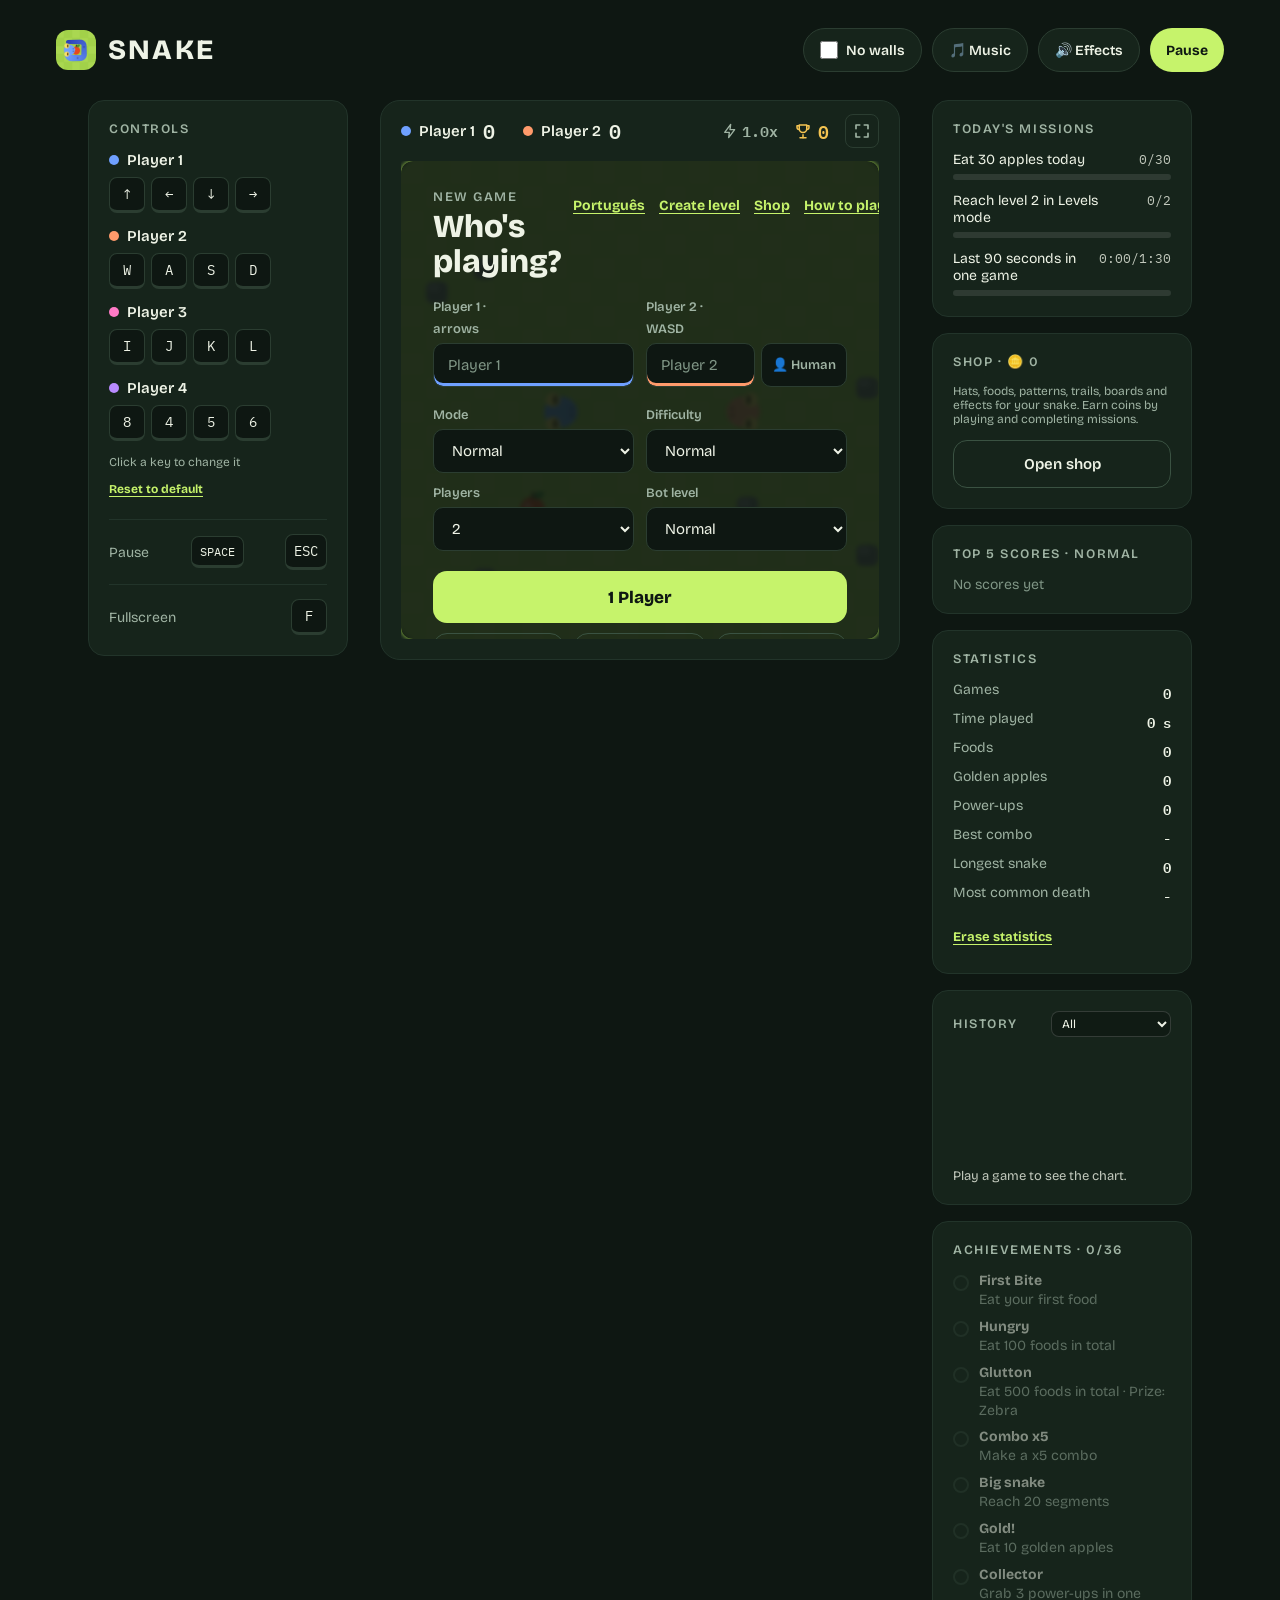
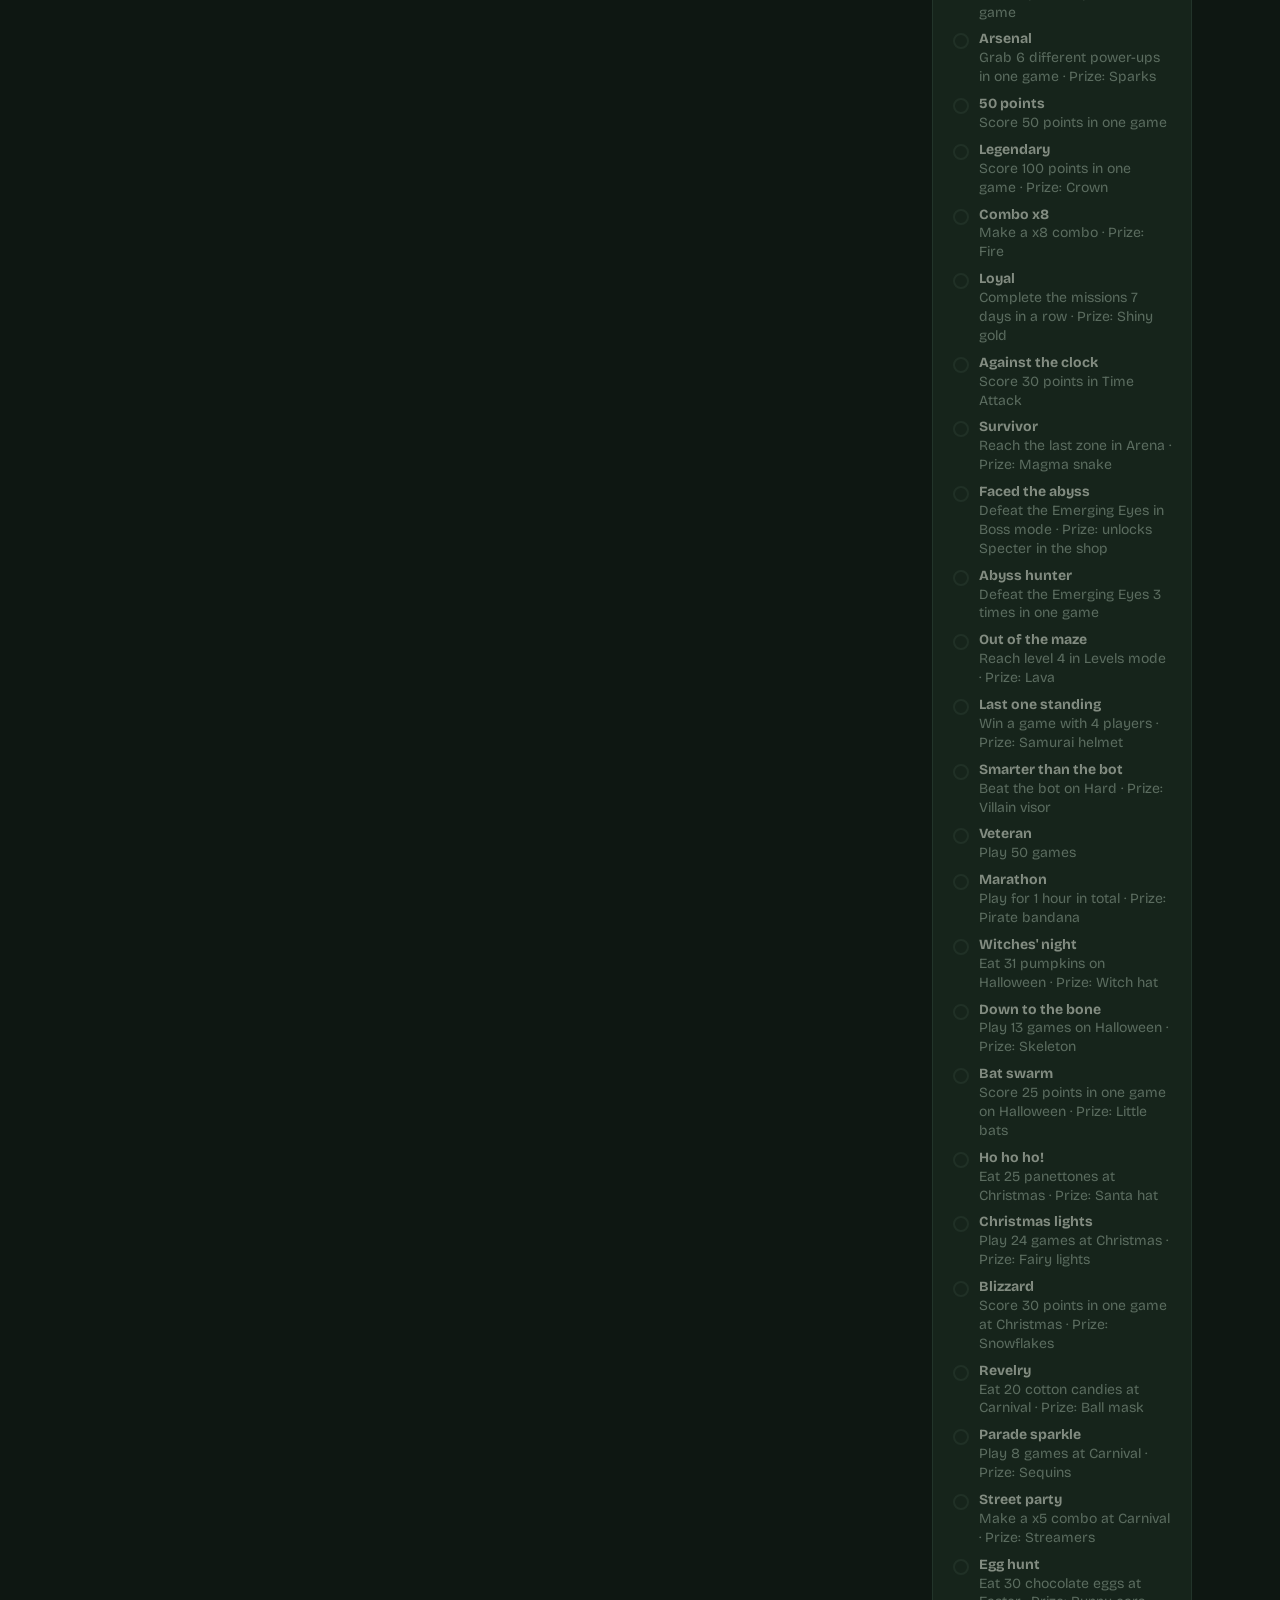
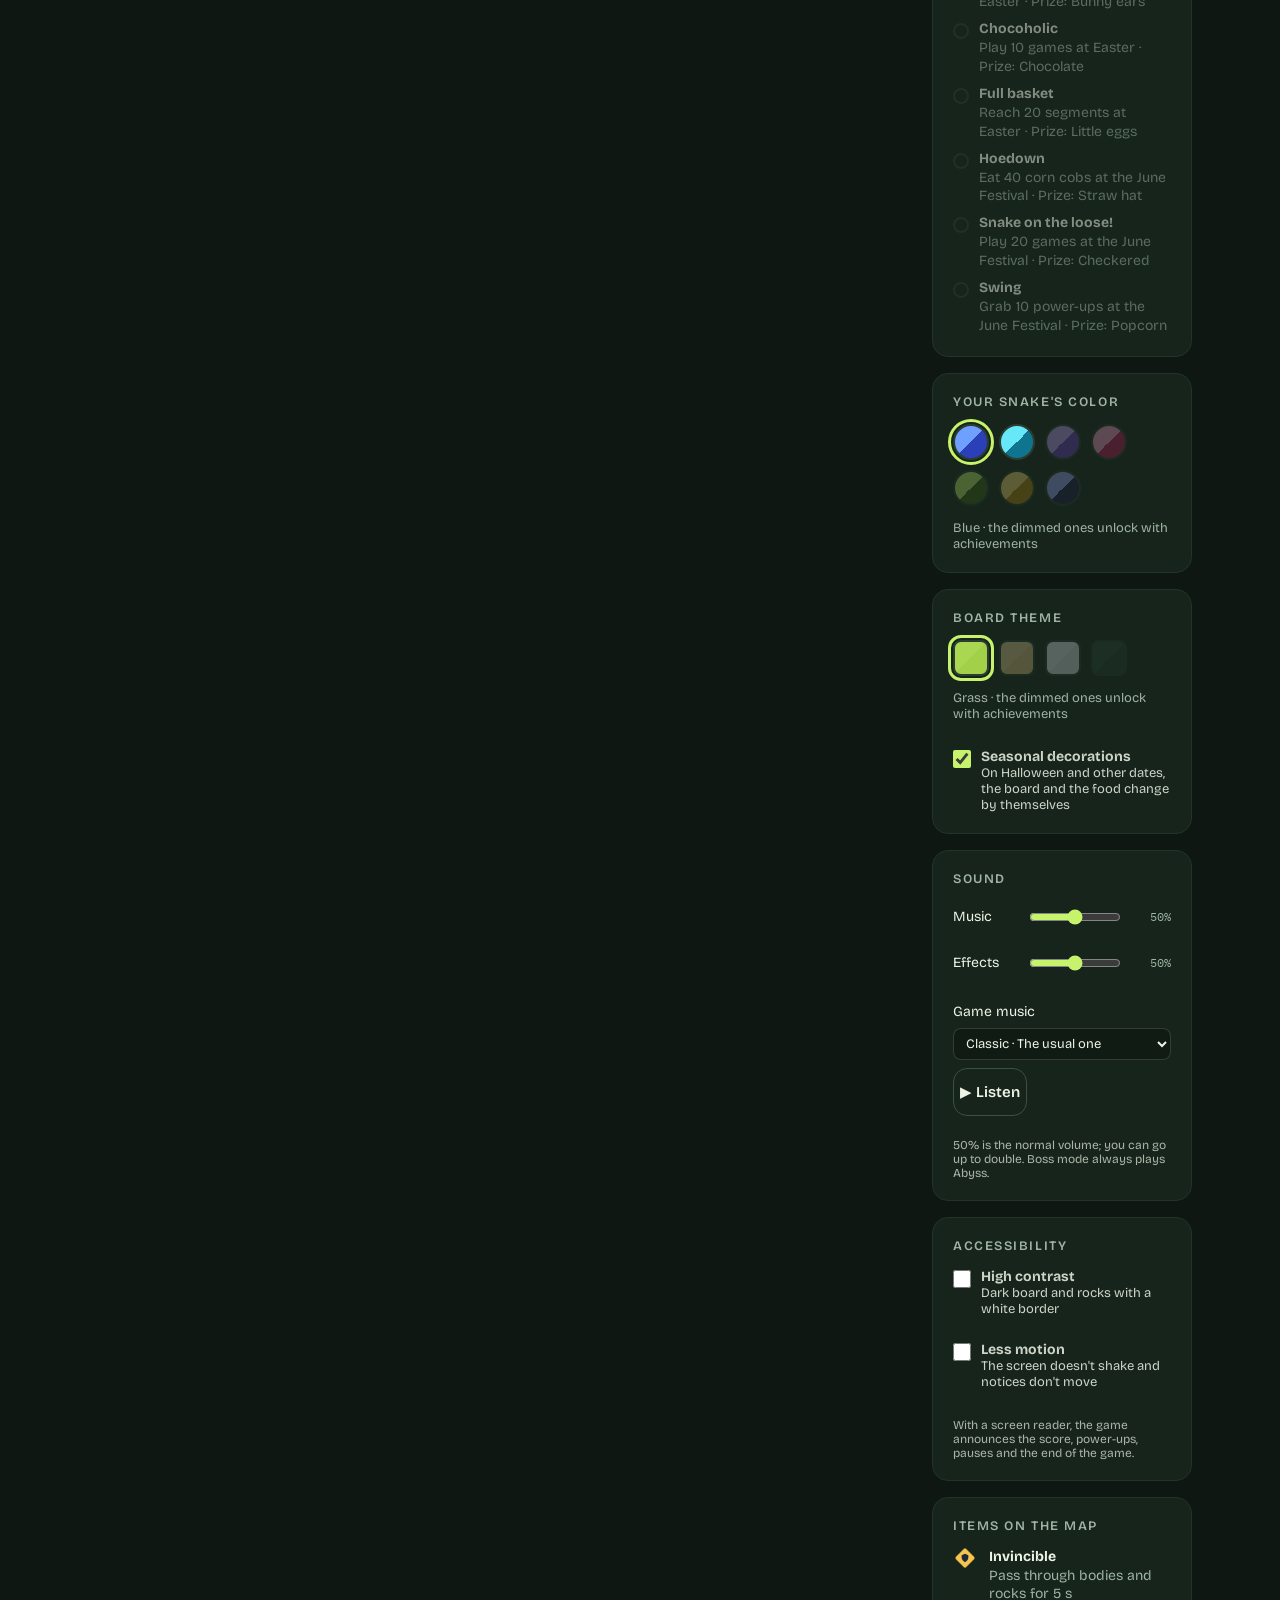
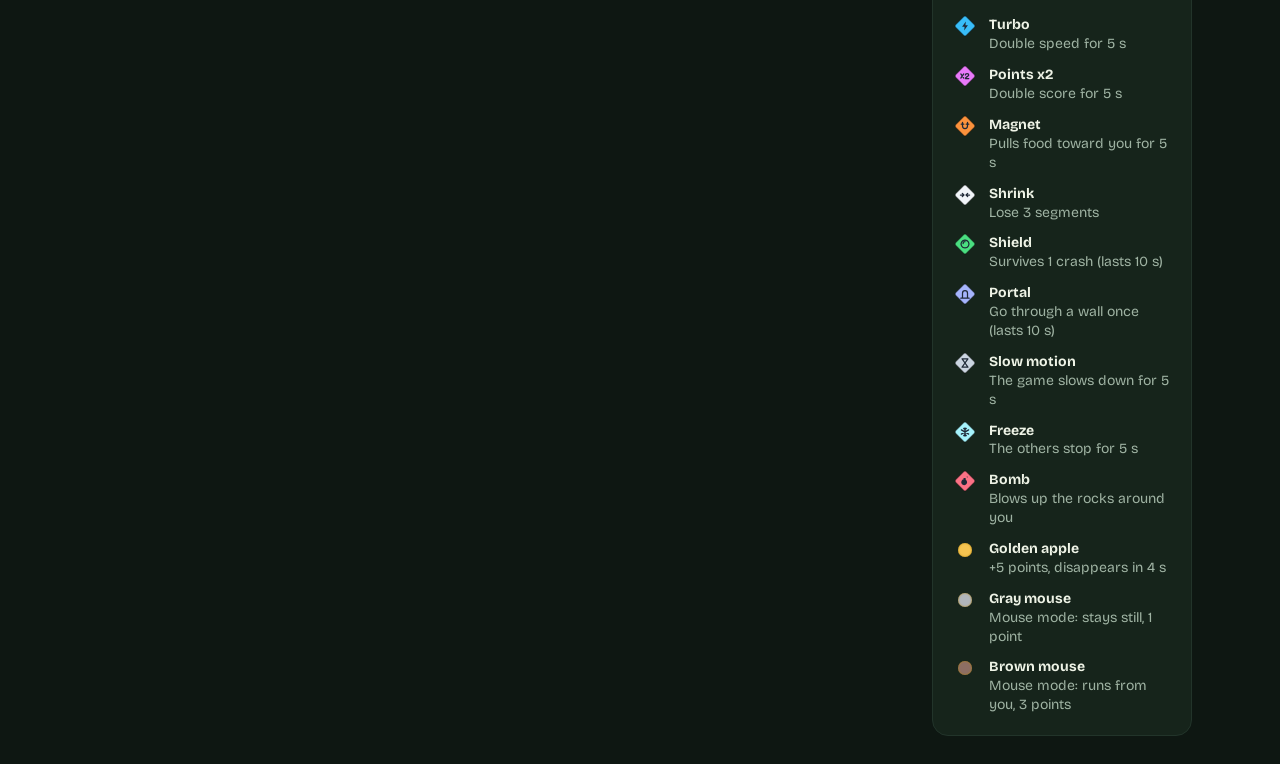
==== index.html @ 8c0ab425 "Nome Snake Brawl no CrazyGames: aparece no menu só na versão de lá (o site continua Snake), e zip no" ====
<!DOCTYPE html>
<html lang="pt-br">
<head>
    <meta charset="UTF-8" />
    <meta name="viewport" content="width=device-width, initial-scale=1.0" />
    <meta name="theme-color" content="#0e1712" />
    <title>Snake</title>
    <meta name="description" content="Jogo da cobrinha (Snake) feito em JavaScript puro - power-ups, modo 2 jogadores, obstáculos e efeitos sonoros." />

    <meta property="og:title" content="Snake" />
    <meta property="og:description" content="Jogo de cobrinha feito em JavaScript puro, com power-ups e modo 2 jogadores." />
    <meta property="og:type" content="website" />

    <link rel="icon" href="icone-32.png" type="image/png" sizes="32x32" />
    <link rel="icon" href="icone-192.png" type="image/png" sizes="192x192" />
    <link rel="apple-touch-icon" href="icone-180.png" />
    <link rel="manifest" href="manifest.webmanifest" />

    <link rel="preconnect" href="https://fonts.googleapis.com" />
    <link rel="preconnect" href="https://fonts.gstatic.com" crossorigin />
    <link rel="stylesheet" href="https://fonts.googleapis.com/css2?family=Bricolage+Grotesque:opsz,wght@12..96,400;12..96,600;12..96,800&family=IBM+Plex+Mono:wght@500;600&display=swap" />

    <link rel="stylesheet" href="style.css" />
</head>
<body>
    <header class="topo">
        <div class="marca">
            <img class="logo" src="icone-192.png" alt="" width="40" height="40" />
            <span class="marca-nome">SNAKE</span>
        </div>

        <div class="barra-acoes">
            <button id="botaoInstalar" class="botao-contorno" type="button" hidden>⬇ Instalar</button>
            <label class="botao-contorno">
                <input type="checkbox" id="modoSemParedes" /> Sem paredes
            </label>
            <button id="botaoMusica" class="botao-contorno">🎵 Música</button>
            <button id="botaoMudo" class="botao-contorno">🔊 Efeitos</button>
            <button id="botaoPausa" class="botao-destaque">Pausar</button>
        </div>
    </header>

    <main class="layout">
        <aside class="painel painel-controles">
            <div class="cartao">
                <p class="rotulo">Controles</p>

                <div class="controle">
                    <p class="controle-nome"><span class="ponto ponto-1"></span>Jogador 1</p>
                    <div class="teclas" data-jogador="0"></div>
                </div>

                <div class="controle">
                    <p class="controle-nome"><span class="ponto ponto-2"></span>Jogador 2</p>
                    <div class="teclas" data-jogador="1"></div>
                </div>

                <div class="controle">
                    <p class="controle-nome"><span class="ponto ponto-3"></span>Jogador 3</p>
                    <div class="teclas" data-jogador="2"></div>
                </div>

                <div class="controle">
                    <p class="controle-nome"><span class="ponto ponto-4"></span>Jogador 4</p>
                    <div class="teclas" data-jogador="3"></div>
                </div>

                <p class="dica-teclas">
                    <span id="dicaTeclas">Clique numa tecla pra trocar</span>
                    <button id="botaoTeclasPadrao" class="botao-link" type="button">Restaurar padrão</button>
                </p>

                <p id="avisoControle" class="aviso-controle" role="status" hidden></p>

                <div class="controle-pausa">
                    Pausar <kbd class="tecla-larga">ESPAÇO</kbd> <kbd>ESC</kbd>
                </div>
                <div class="controle-pausa so-fora-da-plataforma">
                    Tela cheia <kbd>F</kbd>
                </div>
            </div>
        </aside>

        <section class="jogo">
            <div class="barra-placar">
                <div class="placares">
                    <span id="placarJogador1" class="placar-jogador">
                        <span class="ponto ponto-1"></span>
                        <span id="nomeExibido1">Jogador 1</span>
                        <strong id="score1">0</strong>
                        <span class="efeitos" id="efeitosJogador1">
                            <span class="efeito" data-efeito="imaAtivo" hidden>Imã<span class="efeito-trilho"><span class="efeito-barra"></span></span></span>
                            <span class="efeito" data-efeito="invencivel" hidden>Invencível<span class="efeito-trilho"><span class="efeito-barra"></span></span></span>
                            <span class="efeito" data-efeito="velocidadeExtraAtiva" hidden>Turbo<span class="efeito-trilho"><span class="efeito-barra"></span></span></span>
                            <span class="efeito" data-efeito="pontosDobradosAtivo" hidden>Pontos x2<span class="efeito-trilho"><span class="efeito-barra"></span></span></span>
                            <span class="efeito" data-efeito="escudoAtivo" hidden>Escudo<span class="efeito-trilho"><span class="efeito-barra"></span></span></span>
                            <span class="efeito" data-efeito="portalAtivo" hidden>Portal<span class="efeito-trilho"><span class="efeito-barra"></span></span></span>
                            <span class="efeito" data-efeito="cameraLentaAtiva" hidden>Lento<span class="efeito-trilho"><span class="efeito-barra"></span></span></span>
                            <span class="efeito" data-efeito="congelarAtivo" hidden>Congelar<span class="efeito-trilho"><span class="efeito-barra"></span></span></span>
                        </span>
                    </span>
                    <span id="placarJogador2" class="placar-jogador">
                        <span class="ponto ponto-2"></span>
                        <span id="nomeExibido2">Jogador 2</span>
                        <strong id="score2">0</strong>
                        <span class="efeitos" id="efeitosJogador2">
                            <span class="efeito" data-efeito="imaAtivo" hidden>Imã<span class="efeito-trilho"><span class="efeito-barra"></span></span></span>
                            <span class="efeito" data-efeito="invencivel" hidden>Invencível<span class="efeito-trilho"><span class="efeito-barra"></span></span></span>
                            <span class="efeito" data-efeito="velocidadeExtraAtiva" hidden>Turbo<span class="efeito-trilho"><span class="efeito-barra"></span></span></span>
                            <span class="efeito" data-efeito="pontosDobradosAtivo" hidden>Pontos x2<span class="efeito-trilho"><span class="efeito-barra"></span></span></span>
                            <span class="efeito" data-efeito="escudoAtivo" hidden>Escudo<span class="efeito-trilho"><span class="efeito-barra"></span></span></span>
                            <span class="efeito" data-efeito="portalAtivo" hidden>Portal<span class="efeito-trilho"><span class="efeito-barra"></span></span></span>
                            <span class="efeito" data-efeito="cameraLentaAtiva" hidden>Lento<span class="efeito-trilho"><span class="efeito-barra"></span></span></span>
                            <span class="efeito" data-efeito="congelarAtivo" hidden>Congelar<span class="efeito-trilho"><span class="efeito-barra"></span></span></span>
                        </span>
                    </span>
                    <span id="placarJogador3" class="placar-jogador" hidden>
                        <span class="ponto ponto-3"></span>
                        <span id="nomeExibido3">Jogador 3</span>
                        <strong id="score3">0</strong>
                        <span class="efeitos" id="efeitosJogador3">
                            <span class="efeito" data-efeito="imaAtivo" hidden>Imã<span class="efeito-trilho"><span class="efeito-barra"></span></span></span>
                            <span class="efeito" data-efeito="invencivel" hidden>Invencível<span class="efeito-trilho"><span class="efeito-barra"></span></span></span>
                            <span class="efeito" data-efeito="velocidadeExtraAtiva" hidden>Turbo<span class="efeito-trilho"><span class="efeito-barra"></span></span></span>
                            <span class="efeito" data-efeito="pontosDobradosAtivo" hidden>Pontos x2<span class="efeito-trilho"><span class="efeito-barra"></span></span></span>
                            <span class="efeito" data-efeito="escudoAtivo" hidden>Escudo<span class="efeito-trilho"><span class="efeito-barra"></span></span></span>
                            <span class="efeito" data-efeito="portalAtivo" hidden>Portal<span class="efeito-trilho"><span class="efeito-barra"></span></span></span>
                            <span class="efeito" data-efeito="cameraLentaAtiva" hidden>Lento<span class="efeito-trilho"><span class="efeito-barra"></span></span></span>
                            <span class="efeito" data-efeito="congelarAtivo" hidden>Congelar<span class="efeito-trilho"><span class="efeito-barra"></span></span></span>
                        </span>
                    </span>
                    <span id="placarJogador4" class="placar-jogador" hidden>
                        <span class="ponto ponto-4"></span>
                        <span id="nomeExibido4">Jogador 4</span>
                        <strong id="score4">0</strong>
                        <span class="efeitos" id="efeitosJogador4">
                            <span class="efeito" data-efeito="imaAtivo" hidden>Imã<span class="efeito-trilho"><span class="efeito-barra"></span></span></span>
                            <span class="efeito" data-efeito="invencivel" hidden>Invencível<span class="efeito-trilho"><span class="efeito-barra"></span></span></span>
                            <span class="efeito" data-efeito="velocidadeExtraAtiva" hidden>Turbo<span class="efeito-trilho"><span class="efeito-barra"></span></span></span>
                            <span class="efeito" data-efeito="pontosDobradosAtivo" hidden>Pontos x2<span class="efeito-trilho"><span class="efeito-barra"></span></span></span>
                            <span class="efeito" data-efeito="escudoAtivo" hidden>Escudo<span class="efeito-trilho"><span class="efeito-barra"></span></span></span>
                            <span class="efeito" data-efeito="portalAtivo" hidden>Portal<span class="efeito-trilho"><span class="efeito-barra"></span></span></span>
                            <span class="efeito" data-efeito="cameraLentaAtiva" hidden>Lento<span class="efeito-trilho"><span class="efeito-barra"></span></span></span>
                            <span class="efeito" data-efeito="congelarAtivo" hidden>Congelar<span class="efeito-trilho"><span class="efeito-barra"></span></span></span>
                        </span>
                    </span>
                    <span id="placarJuntos" class="placar-jogador placar-juntos" hidden>
                        Juntos
                        <strong id="scoreJuntos">0</strong>
                    </span>
                </div>
                <div class="placar-direita">
                    <span class="indicador-fase" id="indicadorFase" title="Fase atual" hidden>Fase 1</span>
                <span class="relogio-tempo" id="relogioTempo" title="Tempo restante" hidden>2:00</span>
                <span class="barra-velocidade" id="barraVelocidade" title="Velocidade (comparada ao começo da partida)">
                    <svg width="16" height="16" viewBox="0 0 24 24" fill="none" stroke="currentColor" stroke-width="2" stroke-linecap="round" stroke-linejoin="round" aria-hidden="true">
                        <path d="M13 2 4 14h7l-1 8 9-12h-7z" />
                    </svg>
                    <span id="velocidade">1,0x</span>
                </span> 
                <span class="barra-recorde" title="Recorde">
                    <svg width="18" height="18" viewBox="0 0 24 24" fill="none" stroke="currentColor" stroke-width="2" stroke-linecap="round" stroke-linejoin="round" aria-hidden="true">
                        <path d="M8 21h8" /><path d="M12 17v4" /><path d="M7 4h10v5a5 5 0 0 1-10 0z" />
                        <path d="M17 5h3v2a3 3 0 0 1-3 3" /><path d="M7 5H4v2a3 3 0 0 0 3 3" />
                    </svg>
                    <span id="highscore">0</span>
                </span>

                <button id="botaoPausaToque" class="botao-tela-cheia botao-pausa-toque" type="button" aria-label="Pausar" title="Pausar">
                    <svg width="18" height="18" viewBox="0 0 24 24" fill="currentColor" aria-hidden="true">
                        <rect x="6" y="4" width="4" height="16" rx="1" /><rect x="14" y="4" width="4" height="16" rx="1" />
                    </svg>
                </button>

                <button id="botaoTelaCheia" class="botao-tela-cheia" type="button" aria-pressed="false" aria-label="Tela cheia (F)" title="Tela cheia (F)">
                    <svg width="18" height="18" viewBox="0 0 24 24" fill="none" stroke="currentColor" stroke-width="2.2" stroke-linecap="round" stroke-linejoin="round" aria-hidden="true">
                        <path d="M4 9V4h5" /><path d="M15 4h5v5" /><path d="M20 15v5h-5" /><path d="M9 20H4v-5" />
                    </svg>
                </button>
                </div>
            </div>

            <div class="canvas-wrapper">
                <canvas id="gameCanvas" width="400" height="400" role="img" aria-label="Tabuleiro do jogo da cobrinha"></canvas>
                <p id="anuncioLeitor" class="so-leitor" aria-live="polite"></p>

                <div id="telaInicial" class="overlay overlay-menu">
                    <div class="menu-cabecalho">
                    <div>
                         <p class="rotulo">Novo jogo</p>
                         <h2 class="so-fora-da-plataforma">Quem vai jogar?</h2>
                         <h2 class="so-na-plataforma">Snake Brawl</h2>
                    </div>
                    <div class="menu-links">
                        <button id="botaoIdioma" class="botao-link" type="button">English</button>
                        <button id="botaoCriarFase" class="botao-link" type="button">Criar fase</button>
                        <button id="botaoLoja" class="botao-link" type="button">Loja</button>
                        <button id="botaoComoJogar" class="botao-link" type="button">Como jogar</button>
                    </div>
                    </div>
                    <div class="menu-nomes">
                        <label class="campo campo-1">
                            Jogador 1 · <span id="resumoTeclas1">setas</span>
                            <input type="text" id="inputNomeJogador1" placeholder="Jogador 1" maxlength="12" />
                        </label>
                        <label class="campo campo-2" for="inputNomeJogador2">
                            Jogador 2 · <span id="resumoTeclas2">WASD</span>
                            <span class="campo-linha">
                                <input type="text" id="inputNomeJogador2" placeholder="Jogador 2" maxlength="12" />
                                <button type="button" class="botao-vaga" data-vaga="2" aria-pressed="false">👤 Pessoa</button>
                            </span>
                        </label>
                        <label class="campo campo-3" for="inputNomeJogador3" hidden>
                            Jogador 3 · <span id="resumoTeclas3">IJKL</span>
                            <span class="campo-linha">
                                <input type="text" id="inputNomeJogador3" placeholder="Jogador 3" maxlength="12" />
                                <button type="button" class="botao-vaga" data-vaga="3" aria-pressed="false">👤 Pessoa</button>
                            </span>
                        </label>
                        <label class="campo campo-4" for="inputNomeJogador4" hidden>
                            Jogador 4 · <span id="resumoTeclas4">8456</span>
                            <span class="campo-linha">
                                <input type="text" id="inputNomeJogador4" placeholder="Jogador 4" maxlength="12" />
                                <button type="button" class="botao-vaga" data-vaga="4" aria-pressed="false">👤 Pessoa</button>
                            </span>
                        </label>
                    </div>

                    <div class="menu-opcoes">
                        <div class="menu-dificuldade">
                            <label for="seletorModo">Modo</label>
                            <select id="seletorModo">
                                <option value="normal" selected>Normal</option>
                                <option value="clássico">clássico (sem pedras)</option>
                                <option value="rato">Rato (caçada)</option>
                                <option value="tempo">Contra o tempo (2 min)</option>
                                <option value="arena">Arena (zona que fecha)</option>
                                <option value="chefao">Chefão (os olhos que emergem)</option>
                                <option value="fases">Fases(mapas)</option>
                                <option value="desafio">Desafio do dia</option>
                            </select>
                        </div>
                        <div class="menu-dificuldade">
                            <label for="seletorDificuldade">Dificuldade</label>
                            <select id="seletorDificuldade">
                                <option value="facil">Fácil</option>
                                <option value="normal" selected>Normal</option>
                                <option value="dificil">Difícil</option>
                        </select>
                    </div>
                        <div class="menu-dificuldade">
                            <label for="seletorQuantidade">Jogadores</label>
                            <select id="seletorQuantidade">
                                <option value="2" selected>2</option>
                                <option value="3">3</option>
                                <option value="4">4</option>
                            </select>
                        </div>
                        <div class="menu-dificuldade">
                            <label for="seletorNivelBot">Nível do bot</label>
                            <select id="seletorNivelBot">
                                <option value="facil">Fácil</option>
                                <option value="normal" selected>Normal</option>
                                <option value="dificil">Difícil</option>
                            </select>
                        </div>
                </div>

                    <div class="menu-botoes">
                        <button id="botaoJogar1" class="botao-principal">1 Jogador</button>
                        <div class="botoes-secundarios">
                            <button id="botaoJogar2" class="botao-secundario">2 Jogadores</button>
                            <button id="botaoJogarJuntos" class="botao-secundario">2 Juntos</button>
                            <button id="botaoJogarBot" class="botao-secundario">Contra o bot</button>
                        </div>
                    </div>
                </div>

                <div id="telaGameOver" class="overlay overlay-game-over" hidden>
                    <p class="rotulo">Fim de jogo</p>
                    <p id="avisoRecorde" class="aviso-recorde" hidden>Novo recorde!</p>
                    <p id="resultadoFinal" class="resultado">Game Over</p>
                    <P id="causaMorte" class="causa-morte"></P>
                    <p id="pontuacaoFinal" class="pontuacao-final">Pontuação: 0</p>
                    <p id="moedasGanhas" class="moedas-ganhas" hidden></p>
                    <button id="botaoJogarDeNovo" class="botao-principal">Jogar de novo</button>
                    <button id="botaoCompartilhar" class="botao-secundario" type="button">Compartilhar resultado</button>
                    <p id="textoCompartilhar" class="texto-compartilhar" hidden></p>
                    <button id="botaoVoltarMenu" class="botao-secundario">Voltar ao menu</button>
                    <p class="dica">ou aperte qualquer tecla · Esc volta ao menu</p>
                </div>

                <div id="menuPausa" class="overlay overlay-game-over" role="dialog" aria-labelledby="tituloPausa" hidden>
                    <p class="rotulo">Jogo parado</p>
                    <p id="tituloPausa" class="resultado">Pausado</p>
                    <button id="botaoContinuar" class="botao-principal" type="button">Continuar</button>
                    <button id="botaoReiniciarPausa" class="botao-secundario" type="button">Reiniciar</button>
                    <button id="botaoMenuPausa" class="botao-secundario" type="button">Voltar ao menu</button>
                    <p class="dica">Espaço ou Esc continua · a partida é perdida se reiniciar ou sair</p>
                </div>

                <div id="telaComoJogar" class="overlay overlay-como-jogar" role="dialog" aria-labelledby="tituloComoJogar" hidden>
                    <div class="como-jogar-topo">
                        <h2 id="tituloComoJogar">Como jogar</h2>
                        <button id="botaoFecharComoJogar" class="botao-secundario" type="button">Voltar</button>
                    </div>

                    <button id="botaoRefazerTutorial" class="botao-link" type="button">Ver o tutorial de novo</button>

                    <section>
                        <h3>Objetivo</h3>
                        <p>Coma para crescer e fazer pontos. Não bata na parede, nas pedras, no próprio corpo nem na outra cobra.</p>
                    </section>

                    <section>
                        <h3>Controles</h3>
                        <ul>
                            <li><b>Jogador 1:</b> setas do teclado. No celular, deslize o dedo no tabuleiro (dá pra emendar viradas sem tirar o dedo).</li>
                            <li><b>Jogador 2:</b> W, A, S, D.</li>
                            <li><b>Controle de videogame:</b> ligue o controle (com fio ou Bluetooth) e aperte qualquer botão. Setas ou analógico movem, A começa e joga de novo, Start pausa. Com mais controles (até 4), cada um move um jogador: o 2º é o Jogador 2, o 3º o Jogador 3 e o 4º o Jogador 4 (vaga de bot é pulada). Com 2 ou mais, o A já começa com um jogador pra cada controle.</li>
                            <li><b>Moedas e loja:</b> cada partida dá 1 moeda a cada 2 pontos, e cada missão do dia dá 15 (mais um bônus se fizer as 3). Na Loja você compra chapéus, comidas, padrões do corpo, rastros, tabuleiros e efeitos ao comer. Alguns itens (🏆) só saem ganhando conquistas difíceis, e outros (🔒) liberam pra comprar depois de uma conquista.</li>
                            <li><b>Trocar teclas:</b> clique numa tecla no painel Controles e aperte a nova. Elas ficam salvas.</li>
                            <li><b>Espaço ou Esc:</b> pausa e abre o menu (Continuar, Reiniciar, Voltar ao menu). O jogo também pausa sozinho se você trocar de aba.</li>
                            <li><b>Esc:</b> no fim de jogo, volta ao menu.</li>
                            <li class="so-fora-da-plataforma"><b>F:</b> tela cheia (ou o botão ao lado do recorde). Aperte F de novo pra sair.</li>
                        </ul>
                    </section>

                    <section>
                        <h3>Modos</h3>
                        <ul>
                            <li><b>Normal:</b> tem pedras no mapa, e nasce uma nova a cada 3 pontos.</li>
                            <li><b>Clássico:</b> sem pedras.</li>
                            <li><b>Rato:</b> no lugar de maçã, ratos. O cinza fica parado e vale 1 ponto; o marrom foge quando você chega perto e vale 3.</li>
                            <li><b>Contra o tempo:</b>2 minutos para fazer o máximo de pontos. Bater não acaba o jogo: a cobra perde 3 pedaços e fica 1 segundo parada.</li>
                            <li><b>Arena:</b> a cada 15 segundos a borda fecha uma volta e vira fogo. A faixa que vai fechar pisca 3 segundos antes, e o placar mostra quanto falta. Ficar fora da zona acaba o jogo, e o pedaço do corpo que estiver fora queima. Sempre com paredes e sem Portal.</li>
                            <li><b>Chefão:</b> no abismo, os olhos que emergem caçam você: uma sombra com aura vermelha e dois olhos brancos. Encostar nela acaba o jogo. Pra derrotar: pegue a espada ⚔ que aparece no tabuleiro e, enquanto você brilhar em azul, acerte o corpo dela (com a espada ela foge de você). Fazer a sombra bater (em você, na parede ou numa pedra) também tira vida. Cada vez que você derrota, ganha pontos e eles voltam mais fortes. A primeira vitória libera a skin Espectro na loja.</li>
                            <li><b>Fases:</b> em vez de pedras soltas, mapas com paredes desenhadas. A cada 10 pontos você passa de fase, e a cobra volta pequena para o começo do mapa novo.</li>
                            <li><b>Sem paredes:</b> opção no topo da página. A cobra atravessa a borda e sai do outro lado.</li>
                            <li><b>Dificuldade:</b> muda a velocidade e a quantidade de pedras. A cobra também acelera conforme come, cada vez menos, até no máximo 1,6x no Fácil, 2x no Normal e 2,4x no Difícil. No Difícil, 3 pedras azuladas andam de um lado para o outro.</li>
                            <li><b>Fantasma do recorde:</b> jogando sozinho, uma cobra transparente refaz a sua melhor partida de hoje naquele modo. Faça mais pontos que ela e a sua partida vira o novo fantasma. Zera todo dia.</li>
                            <li><b>2 Juntos:</b> cooperativo. Os dois somam pontos, e uma cobra passa por dentro da outra. Quem bater volta pro começo em 3 segundos; o jogo só acaba se os dois baterem ao mesmo tempo.</li>
                            <li><b>Criar fase:</b> desenhe suas paredes e jogue nelas. Sem Top 5, porque cada fase é diferente. <span class="so-fora-da-plataforma">Mande o link pros amigos jogarem a mesma fase.</span></li>
                            <li><b>Desafio do dia:</b> o mesmo mapa e a mesma sequência de maçãs para todo mundo que jogar no mesmo dia. Velocidade sempre Normal e sem "Sem paredes", pra ser justo. O Top 5 do desafio zera todo dia.</li>
                        </ul>
                    </section>

                    <section>
                        <h3>Combo e maçã dourada</h3>
                        <p>Coma de novo em menos de 3 segundos para fazer combo: a 2° vale o dobro, a 3° o triplo, e assim por diante. A maçã dourada vale 5 pontos e some em 4 segundos.</p>
                    </section>

                    <section>
                        <h3>Power-ups</h3>
                        <ul>
                            <li><b>Invencível</b> (amarelo, escudo): por 5 s, atravessa pedras e corpos. A parede ainda mata.</li>
                            <li><b>Turbo</b> (azul, raio): por 5 s, só a sua cobra anda 2x mais rápido.</li>
                            <li><b>Pontos x2</b> (rosa, "x2"): por 5 s, tudo o que você come vale o dobro.</li>
                            <li><b>Ímã</b> (laranja, imã em U): por 5 s, a comida (e os ratos) vêm até você.</li>
                            <li><b>Encolher</b> (branco, setas pra dentro): a cobra perde 3 pedaços do rabo.</li>
                            <li><b>Escudo</b> (verde, bolha): aguenta 1 batida em qualquer coisa, até na parede. A cobra volta uma casa e fica meio segundo parada pra você virar. Some se não for usado em 10 s.</li>
                            <li><b>Portal</b> (roxo, arco): na próxima vez que bater na parede, sai do outro lado. Vale por 10 s.</li>
                            <li><b>Câmera lenta</b> (cinza, ampulheta): por 5 s o jogo inteiro fica mais devagar.</li>
                            <li><b>Congelar</b> (azul-claro, floco de neve): por 5 s o tabuleiro vira gelo e a outra cobra, o chefão, os ratos e as pedras que andam ficam parados. Você continua andando.</li>
                            <li><b>Bomba</b> (rosa, bomba com pavio aceso): explode as pedras perto da cabeça (5x5). No Chefão, se ele estiver perto, perde 1 de vida.</li>
                        </ul>
                    </section>
                </div>

                <div id="telaLoja" class="overlay overlay-como-jogar" role="dialog" aria-labelledby="tituloLoja" hidden>
                    <div class="como-jogar-topo">
                        <h2 id="tituloLoja">Loja <span id="saldoLoja" class="saldo-loja">🪙 0</span></h2>
                        <button id="botaoFecharLoja" class="botao-secundario" type="button">Voltar</button>
                    </div>
                    <div class="abas-loja">
                        <button class="aba-loja" data-aba="chapeu" type="button">Chapéus</button>
                        <button class="aba-loja" data-aba="comida" type="button">Comidas</button>
                        <button class="aba-loja" data-aba="corpo" type="button">Corpo</button>
                        <button class="aba-loja" data-aba="rastro" type="button">Rastro</button>
                        <button class="aba-loja" data-aba="tabuleiro" type="button">Tabuleiros</button>
                        <button class="aba-loja" data-aba="efeito" type="button">Efeitos</button>
                    </div>
                    <ul id="itensLoja" class="itens-loja"></ul>
                    <p class="dica-loja">1 moeda a cada 2 pontos · 15 por missão · +30 se fizer as 3 do dia, e mais 5 por dia seguido 🔥. Os itens com 🏆 só saem ganhando a conquista.</p>
                </div>

                <div id="telaConfirmar" class="overlay overlay-game-over" role="alertdialog" aria-labelledby="textoConfirmar" hidden>
                    <p id="textoConfirmar" class="texto-confirmar"></p>
                    <button id="botaoConfirmarSim" class="botao-principal" type="button">Confirmar</button>
                    <button id="botaoConfirmarNao" class="botao-secundario" type="button">Cancelar</button>
                </div>

                <p id="avisoConquista" class="aviso-conquista" role="status" hidden></p>

                <div id="dicaTutorial" class="dica-tutorial" role="status" hidden>
                    <p id="textoTutorial"></p>
                    <button id="botaoPularTutorial" class="botao-link" type="button">Pular</button>
                </div>
            </div>
            <div id="barraEditor" class="barra-editor" hidden>
                <p>Clique ou arraste nas casas para pôr e tirar paredes. A faixa clara é a saída das cobras.</p>
                <div class="barra-editor-botoes">
                    <button id="botaoJogarFase" class="botao-principal" type="button">Jogar</button>
                    <button id="botaoCopiarFase" class="botao-secundario" type="button">Copiar link</button>
                    <button id="botaoLimparFase" class="botao-secundario" type="button">Limpar</button>
                    <button id="botaoSairEditor" class="botao-secundario" type="button">Voltar</button>
                </div>
            </div>
            <div class="controles-toque">
                <button id="botaoCima" class="botao-direcao seta-cima" aria-label="Cima">▲</button>
                <button id="botaoEsquerda" class="botao-direcao seta-esquerda" aria-label="Esquerda">◀</button>
                <button id="botaoBaixo" class="botao-direcao seta-baixo" aria-label="Baixo">▼</button>
                <button id="botaoDireita" class="botao-direcao seta-direita" aria-label="Direita">▶</button>
            </div>
        </section>

        <aside class="painel">
            <div class="cartao">
                <p class="rotulo">Missões de hoje <span id="sequenciaMissoes"></span></p>
                <ul id="listaMissoes" class="lista-missoes"></ul>
            </div>

            <div class="cartao">
                <p class="rotulo">Loja · <span id="saldoMoedas">🪙 0</span></p>
                <p class="dica-loja">Chapéus, comidas, padrões, rastros, tabuleiros e efeitos pra sua cobra. Ganhe moedas jogando e cumprindo as missões.</p>
                <button id="botaoAbrirLoja" class="botao-secundario" type="button">Abrir loja</button>
            </div>

            <div class="cartao recordes">
                <p class="rotulo">Top 5 recordes · <span id="modoRecordes"></span></p>
                <ol id="listaRecordes"></ol>
            </div>

            <div class="cartao estatisticas">
                <p class="rotulo">Estatisticas</p>
                <dl class="lista-estatisticas">
                    <div><dt>Partidas</dt><dd id="estatPartidas">0</dd></div>
                    <div><dt>Tempo jogando</dt><dd id="estatTempo">0 s</dd></div>
                    <div><dt>Comidas</dt><dd id="estatComidas">0</dd></div>
                    <div><dt>Maçãs Douradas</dt><dd id="estatDouradas">0</dd></div>
                    <div><dt>Power-ups</dt><dd id="estatPowerUps">0</dd></div>
                    <div><dt>Maior Combo</dt><dd id="estatCombo">0</dd></div>
                    <div><dt>Maior cobra</dt><dd id="estatTamanho">0</dd></div>
                    <div><dt>Morte mais comum</dt><dd id="estatMorte">-</dd></div>
                </dl>
                <button id="botaoZerarEstatisticas" class="botao-link" type="button">Apagar estatíticas</button>
            </div>

            <div class="cartao">
                <div class="historico-topo">
                    <p class="rotulo">Histórico</p>
                    <select id="filtroHistorico" aria-label="Modo mostrado no gráfico">
                        <option value="todos">Todos</option>
                    </select>
                </div>
                <svg id="graficoHistorico" class="grafico-historico" viewBox="0 0 300 120" role="img" aria-label="Gráfico dos pontos das últimas partidas"></svg>
                <p id="resumoHistorico" class="resumo-historico"></p>
            </div>

            <div class="cartao">
                <p class="rotulo">Conquistas · <span id="contadorConquistas">0/0</span></p>
                <ul id="listaConquistas" class="lista-conquistas"></ul>
            </div>

            <div class="cartao">
                <p class="rotulo">Cor da sua cobra</p>
                <div id="coresDaCobra" class="cores-da-cobra" role="group" aria-label="Cor da cobra do Jogador 1"></div>
                <p id="nomeCorDaCobra" class="nome-cor-da-cobra"></p>
            </div>

            <div class="cartao">
                <p class="rotulo">Tema do tabuleiro</p>
                <div id="temasDoTabuleiro" class="cores-da-cobra" role="group" aria-label="Tema do tabuleiro"></div>
                <p id="nomeTemaDoTabuleiro" class="nome-cor-da-cobra"></p>
                <label class="opcao-acessibilidade opcao-epoca">
                    <input type="checkbox" id="opcaoEnfeitesDeEpoca" checked />
                    <span><b>Enfeites de época</b>No Halloween e em outras datas, o tabuleiro e a comida mudam sozinhos</span>
                </label>
            </div>

            <div class="cartao">
                <p class="rotulo">Som</p>
                <label class="volume-som"><span>Música</span><input type="range" id="volumeMusica" min="0" max="100" step="5" value="50" /><output id="valorVolumeMusica">50%</output></label>
                <label class="volume-som"><span>Efeitos</span><input type="range" id="volumeEfeitos" min="0" max="100" step="5" value="50" /><output id="valorVolumeEfeitos">50%</output></label>
                <div class="escolha-musica">
                    <label for="seletorMusica">Música da partida</label>
                    <select id="seletorMusica"></select>
                    <button id="botaoOuvirMusica" class="botao-secundario" type="button" aria-pressed="false">▶ Ouvir</button>
                </div>
                <p class="dica-acessibilidade">50% é o volume normal; dá pra subir até o dobro. No Chefão toca sempre a Abismo.</p>
            </div>

            <div class="cartao">
                <p class="rotulo">Acessibilidade</p>
                <label class="opcao-acessibilidade">
                    <input type="checkbox" id="opcaoAltoContraste" />
                    <span><b>Alto contraste</b>Tabuleiro escuro e pedras com borda branca</span>
                </label>
                <label class="opcao-acessibilidade">
                    <input type="checkbox" id="opcaoMenosMovimento" />
                    <span><b>Menos movimento</b>A tela não treme e os avisos não se mexem</span>
                </label>
                <p class="dica-acessibilidade">Com leitor de tela, o jogo fala os pontos, os power-ups, a pausa e o fim da partida.</p>
                </div>

                <div class="cartao">
                <p class="rotulo">Itens no mapa</p>
                <ul class="itens">
                    <li><span class="item-icone" data-powerup="invencibilidade"></span><div><b>Invencível</b><span>Atravessa corpos e pedras por 5 s</span></div></li>
                    <li><span class="item-icone" data-powerup="velocidade"></span><div><b>Turbo</b><span>Velocidade dobrada por 5 s</span></div></li>
                    <li><span class="item-icone" data-powerup="pontosDobrados"></span><div><b>Pontos x2</b><span>Pontuação dobrada por 5 s</span></div></li>
                    <li><span class="item-icone" data-powerup="ima"></span><div><b>Imã</b><span>Puxa a comida até você por 5 s</span></div></li>
                    <li><span class="item-icone" data-powerup="encolher"></span><div><b>Encolher</b><span>Perde 3 segmentos</span></div></li>
                    <li><span class="item-icone" data-powerup="escudo"></span><div><b>Escudo</b><span>Aguenta 1 batida (vale por 10 s)</span></div></li>
                    <li><span class="item-icone" data-powerup="portal"></span><div><b>Portal</b><span>Atravessa a parede 1 vez (vale por 10 s)</span></div></li>
                    <li><span class="item-icone" data-powerup="cameraLenta"></span><div><b>Câmera lenta</b><span>O jogo fica mais devagar por 5 s</span></div></li>
                    <li><span class="item-icone" data-powerup="congelar"></span><div><b>Congelar</b><span>Os outros ficam parados por 5 s</span></div></li>
                    <li><span class="item-icone" data-powerup="bomba"></span><div><b>Bomba</b><span>Explode as pedras em volta</span></div></li>
                    <li><span class="item-icone item-redondo" style="--cor: #f5c451"></span><div><b>Maçã dourada</b><span>+5 pontos, some em 4 s</span></div></li>
                    <li><span class="item-icone item-redondo" style="--cor: #b0b5bb"></span> <div><b>Rato cinza</b><span>Modo Rato: parado, 1 ponto</span></div></li>
                    <li><span class="item-icone item-redondo" style="--cor: #8d6e63"></span> <div><b>Rato marrom</b><span>Modo rato: foge de você, 3 pontos</span></div></li>
                </ul>
            </div>
        </aside>
    </main>

    <script src="idiomas.js"></script>
    <script src="logica.js"></script>
    <script src="itens.js"></script>
    <script src="desenho.js"></script>
    <script src="som.js"></script>
    <script src="movimento.js"></script>
    <script src="modos.js"></script>
    <script src="chefao.js"></script>
    <script src="poderes.js"></script>
    <script src="fantasma.js"></script>
    <script src="controle.js"></script>
    <script src="tutorial.js"></script>
    <script src="acessibilidade.js"></script>
    <script src="historico.js"></script>
    <script src="missoes.js"></script>
    <script src="enfeites.js"></script>
    <script src="loja.js"></script>
    <script src="salvos.js"></script>
    <script src="plataforma.js"></script> <!-- ele carrega o script.js -->
</body>
</html>
---- style.css ----
/* ==========================================
   Cores e fontes
   ========================================== */
:root {
    --fundo: #0e1712;
    --painel: #16241b;
    --painel-claro: #1e3025;
    --borda: #22342a;
    --borda-forte: #2b3d31;
    --texto: #eef3e6;
    --texto-suave: #9fb3a3;
    --texto-apagado: #7f9585;
    --destaque: #c6f36b;
    --ouro: #f5c451;
    --jogador1: #6fa0ff;
    --jogador2: #ff9a6b;
    --jogador3: #ff7ac6;
    --jogador4: #b98bff;

    --fonte: "Bricolage Grotesque", system-ui, sans-serif;
    --fonte-numeros: "IBM Plex Mono", ui-monospace, monospace;
}

* {
    box-sizing: border-box;
}

[hidden] {
    display: none !important;
}

body {
    margin: 0;
    min-height: 100vh;
    padding: 28px 24px;
    background: var(--fundo);
    color: var(--texto);
    font-family: var(--fonte);
}

button,
input,
select {
    font-family: inherit;
}

button {
    cursor: pointer;
}

.rotulo { 
    margin: 0;
    font-size: 13px;
    font-weight: 600;
    letter-spacing: 0.12em;
    text-transform: uppercase;
    color: var(--texto-suave);
}

.ponto {
    width: 10px;
    height: 10px;
    border-radius: 50%;
    flex-shrink: 0;
}

.ponto-1 { background: var(--jogador1); }
.ponto-2 { background: var(--jogador2); }
.ponto-3 { background: var(--jogador3); }
.ponto-4 { background: var(--jogador4); }

/* ==========================================
   Topo
   ========================================== */
.topo {
    max-width: 1168px;
    margin: 0 auto 28px;
    display: flex;
    flex-wrap: wrap;
    align-items: center;
    justify-content: space-between;
    gap: 16px;
}

.marca {
    display: flex;
    align-items: center;
    gap: 12px;
}

.logo {
    display: block;
    width: 40px;
    height: 40px;
    border-radius: 12px;
}

.marca-nome {
    font-size: 28px;
    font-weight: 800;
    letter-spacing: 0.08em;
}

.barra-acoes {
    display: flex;
    flex-wrap: wrap;
    align-items: center;
    gap: 10px;
}

.botao-contorno,
.botao-destaque {
    height: 44px;
    padding: 0 16px;
    display: inline-flex;
    align-items: center;
    gap: 8px;
    border-radius: 999px;
    font-size: 14px;
    font-weight: 600;
    transition: background 0.15s ease, transform 0.15s ease;
}

.botao-contorno {
    border: 1px solid var(--borda-forte);
    background: var(--painel);
    color: var(--texto);
    cursor: pointer;
}

.botao-contorno:hover {
    background: var(--painel-claro);
}

.botao-contorno input {
    width: 18px;
    height: 18px;
    margin: 0;
    accent-color: var(--destaque);
}

.botao-destaque {
    border: none;
    background: var(--destaque);
    color: var(--fundo);
    font-weight: 700;
}

.botao-destaque:hover {
    transform: translateY(-1px);
}

/* ==========================================
   Layout em 3 colunas
   ========================================== */
.layout {
    display: flex;
    justify-content: center;
    align-items: flex-start;
    gap: 32px;
}

.painel {
    width: 260px;
    flex-shrink: 0;
    display: flex;
    flex-direction: column;
    gap: 16px;
}

.cartao {
    padding: 20px;
    background: var(--painel);
    border: 1px solid var(--borda);
    border-radius: 16px;
    display: flex;
    flex-direction: column;
    gap: 14px;
}

/* ==========================================
   Controles (painel de esquerda)
   ========================================== */
.controle {
    display: flex;
    flex-direction: column;
    gap: 8px;
}

.controle-nome {
    margin: 0;
    display: flex;
    align-items: center;
    gap: 8px;
    font-size: 15px;
    font-weight: 600;
}

.teclas {
    display: flex;
    flex-wrap: wrap;
    gap: 6px;
}

kbd,
.tecla-botao {
    min-width: 36px;
    height: 36px;
    padding: 0 8px;
    display: inline-flex;
    align-items: center;
    justify-content:  center;
    border-radius: 8px;
    background: var(--fundo);
    border: 1px solid var(--borda-forte);
    border-bottom-width: 3px;
    color: var(--texto);
    font-family: var(--fonte-numeros);
    font-size: 14px;
}

.tecla-botao {
    cursor: pointer;
}

.tecla-botao:hover {
    border-color: var(--destaque);
}

.tecla-botao.esperando {
    border-color: var(--destaque);
    color: var(--destaque);
    animation: piscarTecla 0.8s ease-in-out infinite alternate;
}

@keyframes piscarTecla {
    to { opacity: 0.4; }
}

.dica-teclas {
    margin: 0;
    display: flex;
    flex-wrap: wrap;
    align-items: center;
    justify-content: space-between;
    gap: 4px 10px;
    font-size: 12px;
    color: var(--texto-suave);
}

.dica-teclas .botao-link {
    font-size: 12px;
}

.tecla-larga {
    height: 32px;
    font-size: 12px;
}

.controle-pausa {
    padding-top: 14px;
    border-top: 1px solid var(--borda);
    display: flex;
    align-items: center;
    justify-content: space-between;
    font-size: 14px;
    color: var(--texto-suave);
}

/* ==========================================
   Tabuleiro
   ========================================== */
.jogo {
    width: 520px;
    max-width: 100%;
    background: var(--painel);
    border: 1px solid var(--borda);
    border-radius: 20px;
    overflow: hidden;
}

.barra-placar {
    min-height: 60px;
    padding: 10px 20px;
    display: flex;
    flex-wrap: wrap;
    align-items: center;
    justify-content: space-between;
    gap: 8px 16px;
}

.placares {
    display: flex;
    flex-wrap: wrap;
    align-items: center;
    gap: 8px 20px;
}

.placar-jogador {
    display: flex;
    align-items: center;
    gap: 8px;
    font-size: 15px;
    font-weight: 600;
}

.placar-jogador strong {
    font-family: var(--fonte-numeros);
    font-size: 20px;
    font-weight: 600;
}

/* 3 ou 4 jogadores: placares em grade 2x2 */
.placares-muitos {
    display: grid;
    grid-template-columns: repeat(2, auto);
    gap: 4px 20px;
}

/* saiu da partida (3 ou 4 jogadores) */
.placar-jogador.fora {
    opacity: 0.45;
}

.placar-jogador.fora > span:nth-child(2) {
    text-decoration: line-through;
}

.barra-recorde {
    display: flex;
    align-items: center;
    gap: 6px;
    color: var(--ouro);
    font-family: var(--fonte-numeros);
    font-size: 18px;
    font-weight: 600;
}

.canvas-wrapper {
    position: relative;
    margin: 0 20px 20px;
    border-radius: 12px;
    overflow: hidden;
}

canvas {
    display: block;
    width: 100%;
    height: auto;
    aspect-ratio: 1 / 1;
}

/* ==========================================
   Telas por cima do tabuleiro
   ========================================== */
.overlay {
    position: absolute;
    inset: 0;
    padding: 28px 32px;
    background: rgba(14, 23, 19, 0.88);
    backdrop-filter: blur(2px);
    display: flex;
    flex-direction: column;
    overflow-y: auto;
}

.overlay-menu {
    gap: 20px;
}

.menu-cabecalho h2 {
    margin: 4px 0 0;
    font-size: 32px;
    font-weight: 800;
    line-height: 1.1;
}

.menu-nomes {
    display: grid;
    grid-template-columns: repeat(2, minmax(0, 1fr));
    gap: 12px;
}

.campo {
    display: flex;
    flex-direction: column;
    gap: 6px;
    font-size: 13px;
    font-weight: 600;
    color: var(--texto-suave);
}

.campo input,
.menu-dificuldade select {
    width: 100%;
    height: 44px;
    padding: 0 14px;
    border-radius: 10px;
    border: 1px solid var(--borda-forte);
    background: var(--fundo);
    color: var(--texto);
    font-size: 15px;
}

.campo-1 input { box-shadow: inset 0 -3px 0 var(--jogador1); }
.campo-2 input { box-shadow: inset 0 -3px 0 var(--jogador2); }
.campo-3 input { box-shadow: inset 0 -3px 0 var(--jogador3); }
.campo-4 input { box-shadow: inset 0 -3px 0 var(--jogador4); }

.campo input::placeholder {
    color: var(--texto-apagado);
}

/* nome + botão Pessoa/Bot lado a lado */
.campo-linha {
    display: flex;
    gap: 6px;
}

.campo-linha input {
    flex: 1;
    min-width: 0;
}

.campo input:disabled {
    border-style: dashed;
    cursor: default;
}

.botao-vaga {
    flex: none;
    padding: 0 10px;
    border-radius: 10px;
    border: 1px solid var(--borda-forte);
    background: var(--fundo);
    color: var(--texto-suave);
    font: inherit;
    font-size: 13px;
    cursor: pointer;
}

.botao-vaga[aria-pressed="true"] {
    border-color: var(--destaque);
    color: var(--texto);
}

.botao-vaga:focus-visible {
    outline: 2px solid var(--destaque);
    outline-offset: 1px;
}

.campo input:focus,
.menu-dificuldade select:focus {
    outline: 2px solid var(--destaque);
    outline-offset: 1px;
}

.menu-dificuldade {
    display: flex;
    flex-direction: column;
    gap: 6px;
    font-size: 13px;
    font-weight: 600;
    color: var(--texto-suave);
}

.menu-dificuldade select {
    cursor: pointer;
}

.menu-botoes {
    margin-top: auto;
    display: flex;
    flex-direction: column;
    gap: 10px;
}

.botoes-secundarios {
    display: grid;
    grid-template-columns: repeat(3, minmax(0, 1fr));
    gap: 10px;
}

.botao-principal {
    height: 52px;
    padding: 0 28px;
    border: none;
    border-radius: 14px;
    background: var(--destaque);
    color: var(--fundo);
    font-size: 17px;
    font-weight: 800;
    transition: transform 0.15s ease, filter 0.15s ease;
}

.botao-principal:hover {
    transform: translateY(-2px);
    filter: brightness(1.05);
}

.botao-secundario {
    height: 48px;
    border: 1px solid #3a5242;
    border-radius: 14px;
    background: transparent;
    color: var(--texto);
    font-size: 15px;
    font-weight: 600;
    transition: background 0.15s ease;
}

.botao-secundario:hover {
    background: var(--painel-claro);
}
 
.overlay-game-over {
    align-items: center;
    justify-content: center;
    gap: 14px;
    text-align: center;
}

.overlay-game-over p {
    margin: 0;
}

.resultado {
    font-size: 40px;
    font-weight: 800;
    line-height: 1.05;
}

.pontuacao-final {
    padding: 10px 18px;
    border-radius: 12px;
    background: var(--painel);
    border: 1px solid var(--borda-forte);
    font-family: var(--fonte-numeros);
    font-size: 16px;
}

.dica {
    font-size: 13px;
    color: var(--texto-suave);
}

/* ==========================================
   Recordes e itens (painel da direita)
   ========================================== */
.recordes ol {
    margin: 0;
    padding: 0;
    list-style: none;
    counter-reset: posicao;
    display: flex;
    flex-direction: column;
    gap: 4px;
}

.recordes li {
    counter-increment: posicao;
    height: 36px;
    padding: 0 10px;
    display: flex;
    align-items: center;
    gap: 12px;
    border-radius: 8px;
    font-family: var(--fonte-numeros);
    font-size: 14px;
}

.recordes li::before {
    content: counter(posicao);
    width: 16px;
    color: var(--texto-suave);
}

.recordes li:first-child {
    background: var(--painel-claro);
    font-weight: 600;
}

.recordes li:first-child::before {
    color: var(--ouro);
}

.recordes ol:empty::after {
    content: "Nenhum recorde ainda";
    font-size: 14px;
    color: var(--texto-apagado);
}

.itens {
    margin: 0;
    padding: 0;
    list-style: none;
    display: flex;
    flex-direction: column;
    gap: 12px;
}

.itens li {
    display: flex;
    align-items: flex-start;
    gap: 12px;
    font-size: 14px;
    line-height: 1.35;
}

.itens li div {
    display: flex;
    flex-direction: column;
}

.itens li span:not(.item-icone) {
    color: var(--texto-suave);
}

.item-icone {
    width: 14px;
    height: 14px;
    margin-top: 3px;
    flex-shrink: 0;
    border-radius: 3px;
    transform: rotate(45deg);
    background: var(--cor);
}

.item-redondo {
    border-radius: 50%;
    transform: none;
    box-shadow: inset 0 0 2px #b8860b;
    margin: 3px 5px 0; /* fica com 24px de largura, alinhado com os losangos */
}

.item-icone[data-powerup] {
    width: 24px;
    height: 24px;
    margin-top: -2px;
    border-radius: 0;
    transform: none;
    background: none;
}

.item-icone svg {
    display: block;
    width: 100%;
    height: 100%;
}

/* ==========================================
   Controles de toque (só aparecem no celular)
   ========================================== */
.controles-toque {
    display: none;
    grid-template-columns: repeat(3, 64px);
    grid-template-areas: 
       ".         cima      ."
       "esquerda  .         direita"
       ".         baixo     .";
    gap: 8px;
    justify-content: center;
    margin: 20px auto 0;
}

.botao-direcao {
    width: 64px;
    height: 64px;
    border: 1px solid var(--borda-forte);
    border-bottom-width: 3px;
    border-radius: 16px;
    background: var(--painel);
    color: var(--texto);
    font-size: 22px;
    touch-action: manipulation;
}

.botao-direcao:active {
    background: var(--destaque);
    color: var(--fundo);
}

.seta-cima { grid-area: cima; }
.seta-baixo { grid-area: baixo; }
.seta-esquerda { grid-area: esquerda; }
.seta-direita { grid-area: direita; }

@media (pointer: coarse) {
    .controles-toque {
        display: grid;
    }
}

/* ==========================================
   Telas menores
   ========================================== */
@media (max-width: 1140px) {
    .layout {
        flex-wrap: wrap;
    }

    .jogo {
        order: -1;
    }
}

/* no celular não tem teclado: o painel de teclas some */
@media (pointer: coarse) {
    .painel-controles {
        display: none;
    }
}

@media (max-width: 600px) {
    body {
        padding: 16px;
    }

    .topo {
        margin-bottom: 16px;
    }

    .marca-nome {
        font-size: 22px;
    }

    .barra-placar {
        padding: 10px 14px;
    }

    .canvas-wrapper {
        margin: 0 10px 10px;
    }

    .overlay {
        padding: 16px;
    }

    .overlay-menu {
        gap: 12px;
    }

    .menu-cabecalho h2 {
        font-size: 22px;
    }

    .menu-nomes {
        grid-template-columns: 1fr;
        gap: 8px;
    }

    .campo input,
    .menu-dificuldade select {
        height: 40px;
    }

    .botao-principal {
        height: 46px;
    }

    .botao-secundario {
        height: 42px;
    }

    .resultado {
        font-size: 28px;
    }

    .painel {
        width: 100%;
    }
}

.overlay-game-over button {
    width: 220px;
}

/* ==========================================
   Power-ups ativos no placar
   ========================================== */
.efeitos {
    display: flex;
    gap: 6px;
}

.efeito {
    min-width: 64px;
    padding: 4px 8px;
    display: inline-flex;
    flex-direction: column;
    gap: 4px;
    border-radius: 8px;
    background: var(--fundo);
    border: 1px solid var(--borda-forte);
    color: var(--cor-efeito);
    font-size: 11px;
    font-weight: 700;
    line-height: 1;
}

.efeito-trilho {
    height: 4px;
    border-radius: 999px;
    background: var(--painel-claro);
    overflow: hidden;
}

.efeito-barra {
    display: block;
    width: 100%;
    height: 100%;
    border-radius: 999px;
    background: var(--cor-efeito);
}

.efeito[data-efeito="invencivel"] { --cor-efeito: #f5c451; }
.efeito[data-efeito="velocidadeExtraAtiva"] {--cor-efeito: #38bdf8; }
.efeito[data-efeito="imaAtivo"] { --cor-efeito: #fb923c; }
.efeito[data-efeito="pontosDobradosAtivo"] {--cor-efeito: #e879f9; }

.efeito.acabando {
    animation: piscar 0.4s steps(2) infinite;
}

@keyframes piscar {
    50% { opacity: 0.35; }
}

@media (prefers-reduced-motion: reduce) {
    .efeito.acabando {
        animation: none;
    }
}

.menu-opcoes {
    display: grid;
    grid-template-columns: repeat(2, minmax(0, 1fr));
    gap: 12px;
}

/* ==========================================
   Selo de recorde no fim de jogo
   ========================================== */
.aviso-recorde {
    padding: 6px 16px;
    border-radius: 999px;
    background: var(--ouro);
    color: var(--fundo);
    font-size: 14px;
    font-weight: 800;
    letter-spacing: 0.04em;
    animation: aparecer-recorde 0.5s ease-out;
}

@keyframes aparecer-recorde {
    from {
        transform: scale(0.6);
        opacity: 0;
    }
    to {
        transform: scale(1);
        opacity: 1;
    }
}

@media (prefers-reduced-motion: reduce) {
    .aviso-recorde {
        animation: none;
    }
}

/* ==========================================
   Tela "Como jogar"
   ========================================== */
.menu-cabecalho {
    display: flex;
    justify-content: space-between;
    align-items: flex-start;
    gap: 12px;
}

.botao-link {
    min-height: 32px;
    padding: 4px 0;
    border: none;
    background: none;
    color: var(--destaque);
    font-size: 14px;
    font-weight: 700;
    text-decoration: underline;
    text-underline-offset: 3px;
    white-space: nowrap;
}

.botao-link:hover {
    color: #e2ffa8;
}

.overlay-como-jogar {
    gap: 18px;
    background: rgba(14, 23, 18, 0.97);
}

.como-jogar-topo {
    display: flex;
    justify-content: space-between;
    align-items: center;
    gap: 12px;
}

.como-jogar-topo h2 {
    margin: 0;
    font-size: 28px;
    font-weight: 800;
}

.como-jogar-topo .botao-secundario {
    height: 40px;
    padding: 0 18px;
}

.overlay-como-jogar h3 {
    margin: 0 0 6px;
    font-size: 13px;
    font-weight: 600;
    letter-spacing: 0.12em;
    text-transform: uppercase;
    color: var(--texto-suave);
}

.overlay-como-jogar p,
.overlay-como-jogar ul {
    margin: 0;
    font-size: 14px;
    line-height: 1.5;
}

.overlay-como-jogar ul {
    padding-left: 18px;
    display: flex;
    flex-direction: column;
    gap: 4px;
}

.causa-morte {
    font-size: 15px;
    color: var(--texto-suave);
}

/* ==========================================
   Velocidade no placar
   ========================================== */
.placar-direita {
    display: flex;
    align-items: center;
    gap: 16px;
}

.barra-velocidade {
    display: flex;
    align-items: center;
    gap: 4px;
    color: var(--texto-suave);
    font-family: var(--fonte-numeros);
    font-size: 15px;
    font-weight: 600;
    transition: color 0.3s ease;
}

.barra-velocidade.acelerou {
    color: var(--destaque);
}

/* ==========================================
   Estatísticas
   ========================================== */
.lista-estatisticas {
    margin: 0;
    display: flex;
    flex-direction: column;
    gap: 6px;
}

.lista-estatisticas div {
    display: flex;
    justify-content: space-between;
    gap: 12px;
    font-size: 14px;
}

.lista-estatisticas dt {
    color: var(--texto-suave);
}

.lista-estatisticas dd {
    margin: 0;
    font-family: var(--fonte-numeros);
    font-weight: 600;
    text-align: right;
}

.estatisticas .botao-link {
    align-self: flex-start;
    font-size: 13px;
}

/* "Sem paredes" travado durante a partida */
.botao-contorno:has(input:disabled) {
    opacity: 0.55;
    cursor: not-allowed;
}

/* ==========================================
   Celular
   ========================================== */
@media (pointer: coarse) {
    body {
        touch-action: manipulation; /* toque duplo não dá zoom na página */
    }

    button,
    label {
        -webkit-tap-highlight-color: transparent;
    }

    .controles-toque {
        margin: 0 auto 16px;
    }
}

@media (max-width: 600px) {
    body {
        padding: 12px;
    }

    .topo {
        gap: 10px;
        margin-bottom: 12px;
    }

    .logo {
        width: 34px;
        height: 34px;
    }

    /* os 4 botões do topo em 2 linhas de 2, ocupando a largura toda */
    .barra-acoes {
        width: 100%;
        display: grid;
        grid-template-columns: repeat(2, minmax(0, 1fr));
        gap: 8px;
    }

    .botao-contorno,
    .botao-destaque {
        height: 40px;
        padding: 0 12px;
        justify-content: center;
        font-size: 13px;
    }

    .layout {
        gap: 16px;
    }

    .jogo {
        border-radius: 16px;
    }

    .barra-placar {
        min-height: 0;
        padding: 10px 12px;
    }

    /* menu mais compacto pra caber em cima do tabuleiro */
    .overlay-menu {
        gap: 10px;
    }

    .menu-cabecalho h2 {
        font-size: 20px;
    }

    .menu-nomes {
        grid-template-columns: repeat(2, minmax(0, 1fr));
    }

    .campo,
    .menu-dificuldade {
        font-size: 12px;
        gap: 4px;
    }

    .campo input,
    .menu-dificuldade select {
        height: 38px;
        padding: 0 10px;
        font-size: 14px;
    }

    .botao-principal {
        height: 42px;
    }

    .botao-secundario {
        height: 38px;
    }

    .controles-toque {
        grid-template-columns: repeat(3, 68px);
    }

    .botao-direcao {
        width: 68px;
        height: 68px;
    }
}

/* ==========================================
   Relógio do modo Contra o Tempo
   ========================================== */
.relogio-tempo {
    min-width: 3em;
    font-family: var(--fonte-numeros);
    font-size: 18px;
    font-weight: 700;
    color: var(--texto);
    text-align: right;
}

.relogio-tempo.acabando {
    color: #ff8a80;
    animation: piscar 0.5s steps(2) infinite;
}

@media (prefers-reduced-motion: reduce) {
    .relogio-tempo.acabando {
        animation: none;
    }
}

/* ==========================================
   Modo Fases
   ========================================== */
.indicador-fase {
    padding: 2px 10px;
    border-radius: 999px;
    background: var(--painel-claro);
    color: var(--destaque);
    font-size: 13px;
    font-weight: 700;
    white-space: nowrap;
}

/* ==========================================
   Menu: Modo, Dificuldade, Jogadores e Nível de Bot (2 por linha)
   ========================================== */
.menu-opcoes {
    grid-template-columns: repeat(2, minmax(0, 1fr));
}

.menu-dificuldade select {
    text-overflow: ellipsis;
}

/* ==========================================
   Conquistas
   ========================================== */
.lista-conquistas {
    margin: 0;
    padding: 0;
    list-style: none;
    display: flex;
    flex-direction: column;
    gap: 8px;
}

.lista-conquistas li {
    display: flex;
    align-items: flex-start;
    gap: 10px;
    font-size: 14px;
    line-height: 1.35;
}

.lista-conquistas li::before {
    content: "";
    width: 12px;
    height: 12px;
    margin-top: 3px;
    flex-shrink: 0;
    border-radius: 50%;
    border: 2px solid var(--borda-forte);
}

.lista-conquistas li.ganhou::before {
    background: var(--ouro);
    border-color: var(--ouro);
}

.lista-conquistas li.bloqueada {
    opacity: 0.5;
}

.lista-conquistas li div {
    display: flex;
    flex-direction: column;
}

.lista-conquistas li span {
    color: var(--texto-suave);
}

/* aviso que aparece em cima do tabuleiro ao ganhar uma conquista */
.aviso-conquista {
    position: absolute;
    top: 12px;
    left: 50%;
    max-width: calc(100% - 24px);
    margin: 0;
    padding: 8px 16px;
    border-radius: 999px;
    background: var(--ouro);
    color: var(--fundo);
    font-size: 14px;
    font-weight: 800;
    white-space: nowrap;
    overflow: hidden;
    text-overflow: ellipsis;
    pointer-events: none;
    transform: translateX(-50%);
    animation: aparecer-conquista 2.8s ease forwards;
}

@keyframes aparecer-conquista {
    0% { opacity: 0; transform: translate(-50%, -8px); }
    10% { opacity: 1; transform: translate(-50%, 0); }
    85% { opacity: 1; }
    100% { opacity: 0; } 
}

@media (prefers-reduced-motion: reduce) {
    .aviso-conquista {
        animation: none;
    }
}

/* ==========================================
   Cores da Cobra
   ========================================== */
.cores-da-cobra {
    display: flex;
    flex-wrap: wrap;
    gap: 10px;
}

.amostra-cor {
    width: 36px;
    height: 36px;
    padding: 0;
    border: 2px solid var(--borda-forte);
    border-radius: 50%;
    background: linear-gradient(135deg, var(--cor-cabeca) 50%, var(--cor-corpo) 50%);
    cursor: pointer;
}

.amostra-cor[aria-pressed="true"] {
    outline: 3px solid var(--destaque);
    outline-offset: 2px;
}

.amostra-cor:disabled {
    opacity: 0.3;
    cursor: not-allowed;
}

.nome-cor-da-cobra {
    margin: 0;
    font-size: 13px;
    color: var(--texto-suave);
}

/* ==========================================
   Tela cheia
   ========================================== */
.botao-tela-cheia {
    width: 34px;
    height: 34px;
    padding: 0;
    display: inline-flex;
    align-items: center;
    justify-content: center;
    border: 1px solid var(--borda-forte);
    border-radius: 8px;
    background: none;
    color: var(--texto-suave);
    cursor: pointer;
}

.botao-tela-cheia:hover,
.botao-tela-cheia[aria-pressed="true"] {
    color: var(--destaque);
    border-color: var(--destaque);
}

/* o placar e o tabuleiro ficam do maior tamanho quadrado que cabe na tela */
.jogo:fullscreen {
    --lado: min(100vw - 40px, 100vh - 120px);
    width: 100%;
    max-width: none;
    border: none;
    border-radius: 0;
    background: var(--fundo);
    display: flex;
    flex-direction: column;
    align-items: center;
    justify-content: center;
}

.jogo:fullscreen .barra-placar,
.jogo:fullscreen .canvas-wrapper {
    width: var(--lado);
}

.jogo:fullscreen .canvas-wrapper {
    margin: 0;
}

@media (pointer: coarse) {
    /* no celular sobra espaço embaixo pras setas de toque */
    .jogo:fullscreen {
        --lado: min(100vw - 20px, 100vh - 360px);
    }
}

/* ==========================================
   Compartilhar resultado
   ========================================== */
/* com um botão a mais a tela pode ficar apertada: os itens mantêm o tamanho e a tela rola */
.overlay-game-over > * {
    flex-shrink: 0;
}

/* aparece só se o navegador não deixar copiar sozinho: a pessoa seleciona e copia */
.texto-compartilhar {
    max-width: 260px;
    padding: 8px 10px;
    border: 1px dashed var(--borda-forte);
    border-radius: 10px;
    font-size: 13px;
    line-height: 1.4;
    white-space: pre-line;
    user-select: all;
}

/* no celular: sem teclado, a dica de tecla não serve; e aperta o espaço pra caber tudo */
@media (pointer: coarse) {
    .overlay-game-over {
        gap: 8px;
    }

    .overlay-game-over .dica {
        display: none;
    }
}

/* ==========================================
   2 Juntos (cooperativo)
   ========================================== */
.placar-juntos {
    padding: 2px 10px;
    border-radius: 999px;
    background: var(--painel-claro);
    color: var(--destaque);
}

/* ==========================================
   Tema do tabuleiro
   ========================================== */
/* mesmo botão das cores da cobra, só que quadradinho, como uma casa do tabuleiro */
.amostra-tema {
    border-radius: 8px;
}

/* ==========================================
   Celular: tabuleiro de ponta a ponta
   ========================================== */
@media (pointer: coarse) and (max-width: 600px) {
    /* a área do jogo encosta nas bordas da tela: o tabuleiro ganha a largura toda */
    .jogo {
        width: auto;
        max-width: none;
        margin-inline: -12px;
        border-left: 0;
        border-right: 0;
        border-radius: 0;
    }

    .canvas-wrapper {
        margin: 0 0 8px;
        border-radius: 0;
    }

    /* tela cheia: largura toda, deixando espaço embaixo pras setas */
    .jogo:fullscreen {
        --lado: min(100vw, 100vh - 300px);
        margin-inline: 0;
    }
}

/* ==========================================
   Celular: só deslizar (sem setas) e pausa no placar
   ========================================== */
.botao-pausa-toque {
    display: none;
}

@media (pointer: coarse) {
    /* sem as setas: o tabuleiro (com casas maiores) ocupa o espaço */
    .controles-toque {
        display: none;
    }

    .botao-pausa-toque {
        display: inline-flex;
    }
}

@media (pointer: coarse) and (max-width: 600px) {
    /* tela cheia: o tabuleiro pode usar a largura toda, já que não tem mais setas embaixo */
    .jogo:fullscreen {
        --lado: 100vw;
    }
}
/* ==========================================
   Editor de fases
   ========================================== */
.menu-links {
    display: flex;
    gap: 14px;
}

.barra-editor {
    display: flex;
    flex-direction: column;
    gap: 10px;
    margin-top: 12px;
}

.barra-editor[hidden] {
    display: none;
}

.barra-editor p {
    margin: 0;
    font-size: 14px;
}

.barra-editor-botoes {
    display: flex;
    flex-wrap: wrap;
    gap: 8px;
}

.barra-editor-botoes button {
    flex: 1 1 auto;
}

/* celular: o tabuleiro vai de ponta a ponta, então a barra precisa de margem dos lados */
@media (max-width: 600px) {
    .barra-editor {
        padding: 0 12px 12px;
    }
}

/* pintando paredes com o dedo, a página não rola */
.canvas-wrapper canvas {
    touch-action: none;
}

/* ==========================================
   Controle de videogame
   ========================================== */
.aviso-controle {
    margin: 10px 0 0;
    font-size: 13px;
    color: var(--destaque);
}

/* ==========================================
   Tutorial
   ========================================== */
.dica-tutorial {
    position: absolute;
    bottom: 12px;
    left: 50%;
    display: flex;
    align-items: center;
    gap: 12px;
    width: max-content;
    max-width: calc(100% - 24px);
    padding: 10px 14px;
    border-radius: 14px;
    background: rgba(0, 0, 0, 0.78);
    color: #fff;
    font-size: 14px;
    font-weight: 700;
    transform: translateX(-50%);
}

.dica-tutorial[hidden] {
    display: none;
}

.dica-tutorial p {
    margin: 0;
}

.dica-tutorial .botao-link {
    flex-shrink: 0;
    min-height: 0;
}

/* ==========================================
   Acessibilidade
   ========================================== */
.opcao-acessibilidade {
    display: flex;
    align-items: flex-start;
    gap: 10px;
    margin-bottom: 10px;
    cursor: pointer;
}

.opcao-acessibilidade input {
    width: 18px;
    height: 18px;
    margin: 2px 0 0;
    flex-shrink: 0;
    accent-color: var(--destaque);
}

.opcao-acessibilidade span {
    display: flex;
    flex-direction: column;
    font-size: 13px;
    opacity: 0.85;
}

.opcao-acessibilidade b {
    font-size: 14px;
    opacity: 1;
}

.dica-acessibilidade {
    margin: 4px 0 0;
    font-size: 12px;
    opacity: 0.7;
}

/* contorno bem vísivel em quem está selecionado pelo teclado (Tab) */
button:focus-visible,
select:focus-visible,
input:focus-visible,
.botao-contorno:focus-within {
    outline: 3px solid var(--destaque);
    outline-offset: 2px;
}

/* só o leitor de tela "vê" (fica fora da tela) */
.so-leitor {
    position: absolute;
    width: 1px;
    height: 1px;
    margin: -1px;
    padding: 0;
    overflow: hidden;
    clip: rect(0 0 0 0);
    white-space: nowrap;
    border: 0;
}

/* opção "Menos movimento": desliga as animações da página */
body.menos-movimento *,
body.menos-movimento *::before,
body.menos-movimento *::after {
    animation: none !important;
    transition: none !important;
    scroll-behavior: auto !important;
}

/* ==========================================
   Histórico com gráfico
   ========================================== */
.historico-topo {
    display: flex;
    align-items: center;
    justify-content: space-between;
    gap: 8px;
}

.historico-topo .rotulo {
    margin: 0;
}

.historico-topo select {
    max-width: 55%;
    padding: 4px 6px;
    border: 1px solid rgba(255, 255, 255, 0.15);
    border-radius: 8px;
    background: rgba(0, 0, 0, 0.25);
    color: inherit;
    font: inherit;
    font-size: 12px;
}

.grafico-historico {
    display: block;
    width: 100%;
    height: auto;
    margin-top: 10px;
}

.grafico-linha {
    fill: none;
    stroke: var(--destaque);
    stroke-width: 2;
    stroke-linejoin: round;
    stroke-linecap: round;
}

.grafico-ponto {
    fill: var(--destaque);
}

.grafico-media {
    stroke: rgba(255, 255, 255, 0.35);
    stroke-width: 1;
    stroke-dasharray: 4 4;
}

.grafico-texto {
    fill: rgba(255, 255, 255, 0.5);
    font-size: 11px;
}

.resumo-historico {
    margin: 6px 0 0;
    font-size: 13px;
    opacity: 0.8;
}

/* ==========================================
   Missões diárias
   ========================================== */
.lista-missoes {
    display: flex;
    flex-direction: column;
    gap: 12px;
    margin: 0;
    padding: 0;
    list-style: none;
}

.missao {
    display: grid;
    grid-template-columns: 1fr auto;
    gap: 6px 10px;
    font-size: 14px;
}

.missao-numero {
    font-family: "IBM Plex Mono", monospace;
    font-size: 13px;
    opacity: 0.8;
}

.missao-barra {
    grid-column: 1 / -1;
    height: 6px;
    border-radius: 999px;
    background: rgba(255, 255, 255, 0.1);
    overflow: hidden;
}

.missao-barra::before {
    content: "";
    display: block;
    width: var(--progresso);
    height: 100%;
    border-radius: inherit;
    background: var(--destaque);
}

.missao.feita .missao-texto {
    opacity: 0.6;
    text-decoration: line-through;
}

.missao.feita .missao-numero {
    color: var(--destaque);
    opacity: 1;
    font-weight: 700;
}

/* na plataforma de jogos: a tela cheia é a dela, e não pode mandar pra fora nem instalar */
.na-plataforma #botaoTelaCheia,
.na-plataforma #botaoInstalar,
.na-plataforma #botaoCompartilhar,
.na-plataforma #botaoCopiarFase {
    display: none !important;
}

/* cartão Som: barrinhas de volume e a música da partida */
.volume-som {
    display: grid;
    grid-template-columns: 64px 1fr 42px;
    gap: 10px;
    align-items: center;
    margin: 6px 0;
    font-size: 14px;
}

.volume-som input {
    width: 100%;
    accent-color: var(--destaque);
}

.volume-som output {
    text-align: right;
    font-family: var(--fonte-numeros);
    font-size: 12px;
    color: var(--texto-suave);
}

.escolha-musica {
    display: flex;
    flex-wrap: wrap;
    align-items: center;
    gap: 8px;
    margin: 10px 0 4px;
    font-size: 14px;
}

.escolha-musica select {
    flex: 1 1 160px;
    min-width: 0;
    padding: 6px 8px;
    border: 1px solid rgba(255, 255, 255, 0.15);
    border-radius: 8px;
    background: rgba(0, 0, 0, 0.25);
    color: inherit;
    font: inherit;
    font-size: 13px;
}

.escolha-musica button:disabled {
    opacity: 0.5;
    cursor: default;
}

/* missões da época (Halloween...), embaixo das do dia */
.missao-epoca-titulo {
    padding-top: 10px;
    border-top: 1px solid rgba(255, 255, 255, 0.12);
    font-size: 13px;
    font-weight: 700;
    color: #ff9a3c;
}

.opcao-epoca {
    margin: 12px 0 0;
}

/* ==========================================
   Moedas e loja
   ========================================== */
.dica-loja {
    margin: 0;
    font-size: 12px;
    color: var(--texto-suave);
}

.saldo-loja {
    margin-left: 8px;
    font-size: 18px;
    color: var(--ouro);
}

.abas-loja {
    display: flex;
    gap: 8px;
}

.aba-loja {
    padding: 6px 14px;
    border: 1px solid var(--borda-forte);
    border-radius: 999px;
    background: transparent;
    color: inherit;
    font: inherit;
    font-size: 14px;
    font-weight: 700;
    cursor: pointer;
}

.aba-loja[aria-selected="true"] {
    border-color: var(--destaque);
    background: var(--destaque);
    color: var(--fundo);
}

.overlay-como-jogar .itens-loja {
    display: grid;
    grid-template-columns: repeat(auto-fill, minmax(96px, 1fr));
    gap: 10px;
    padding: 0;
    list-style: none;
}

.item-loja {
    display: flex;
    flex-direction: column;
    align-items: center;
    gap: 6px;
    padding: 10px 6px;
    border: 1px solid var(--borda);
    border-radius: 14px;
    background: rgba(255, 255, 255, 0.03);
    text-align: center;
    font-size: 13px;
}

.item-loja.equipado {
    border-color: var(--destaque);
}

.previa-loja {
    width: 72px;
    height: 72px;
    border-radius: 12px;
}

.item-loja button {
    width: 100%;
    padding: 5px 4px;
    border-radius: 999px;
    font: inherit;
    font-size: 12px;
    font-weight: 700;
    cursor: pointer;
}

.botao-comprar {
    border: 1px solid var(--ouro);
    background: transparent;
    color: var(--ouro);
}

.botao-comprar:not(:disabled):hover {
    background: var(--ouro);
    color: var(--fundo);
}

.botao-usar {
    border: 1px solid var(--destaque);
    background: transparent;
    color: var(--destaque);
}

.item-loja.equipado .botao-usar {
    background: var(--destaque);
    color: var(--fundo);
}

.botao-conquista {
    border: 1px solid var(--borda-forte);
    background: transparent;
    color: var(--texto-suave);
}

.item-loja button:disabled {
    opacity: 0.5;
    cursor: not-allowed;
}

.moedas-ganhas {
    margin: 0;
    color: var(--ouro);
    font-weight: 700;
}

/* loja parte 2: 6 abas quebram linha no celular */
.abas-loja {
    flex-wrap: wrap;
}

html[lang="en"] .recordes ol:empty::after {
    content: "No scores yet";
}

/* pergunta dentro do jogo (comprar, apagar) */
.texto-confirmar {
    margin: 0 0 8px;
    font-size: 18px;
    font-weight: 600;
    text-align: center;
}

/* ==========================================
   Na plataforma: a janela é pequena e deitada (800x450, 1080x607), e nada pode ficar fora dela.
   Tabuleiro à esquerda, na altura toda; o resto rola sozinho à direita. Em janela alta, fica como no site.
   ========================================== */
.na-plataforma .so-fora-da-plataforma {
    display: none !important;
}

html:not(.na-plataforma) .so-na-plataforma {
    display: none;
}

@media (min-aspect-ratio: 5/4) {
    .na-plataforma {
        --altura-placar: 58px;
        --altura-topo: 44px;
        --lado: min(100vh - var(--altura-placar), 100vw - 300px);
    }

    .na-plataforma body {
        height: 100vh;
        min-height: 0;
        padding: 0;
        overflow: hidden;
    }

    .na-plataforma .topo {
        position: fixed;
        top: 0;
        left: var(--lado);
        right: 0;
        height: var(--altura-topo);
        max-width: none;
        margin: 0;
        padding: 0 12px;
        flex-wrap: nowrap;
        justify-content: flex-end;
    }

    .na-plataforma .marca {
        display: none;
    }

    .na-plataforma .barra-acoes {
        flex-wrap: nowrap;
        gap: 6px;
    }

    .na-plataforma .barra-acoes .botao-contorno,
    .na-plataforma .barra-acoes .botao-destaque {
        height: 32px;
        padding: 0 10px;
        font-size: 12px;
        white-space: nowrap;
    }

    .na-plataforma .layout {
        position: fixed;
        top: var(--altura-topo);
        left: var(--lado);
        right: 0;
        bottom: 0;
        padding: 0 12px 12px;
        display: flex;
        flex-direction: column;
        flex-wrap: nowrap;
        align-items: stretch;
        justify-content: flex-start;
        gap: 12px;
        overflow-y: auto;
    }

    .na-plataforma .jogo {
        position: fixed;
        top: 0;
        left: 0;
        width: var(--lado);
        max-width: none;
        height: 100vh;
        border: none;
        border-radius: 0;
        z-index: 2;
    }

    .na-plataforma .painel {
        width: auto;
        display: grid;
        grid-template-columns: repeat(auto-fill, minmax(260px, 1fr));
        align-items: start;
        gap: 12px;
    }

    .na-plataforma .painel-controles {
        order: 1;
    }

    .na-plataforma .cartao {
        padding: 14px;
    }

    .na-plataforma .barra-placar {
        height: var(--altura-placar);
        min-height: 0;
        padding: 4px 10px;
        gap: 2px 10px;
        font-size: 13px;
        overflow: hidden;
    }

    .na-plataforma .placares {
        gap: 2px 10px;
    }

    .na-plataforma .canvas-wrapper {
        margin: 0;
    }

    /* o menu tem que caber inteiro em cima do tabuleiro, sem rolar */
    .na-plataforma .overlay {
        padding: 12px 14px;
    }

    .na-plataforma .overlay-menu {
        gap: 8px;
    }

    .na-plataforma .overlay {
        overflow-x: hidden;
    }

    .na-plataforma .menu-cabecalho {
        margin: 0;
        flex-wrap: wrap;
        align-items: baseline;
        gap: 2px 10px;
    }

    .na-plataforma .menu-links {
        flex-wrap: wrap;
        gap: 2px 10px;
    }

    .na-plataforma .menu-links .botao-link {
        font-size: 12px;
    }

    /* o rótulo na mesma linha das teclas: o menu com 4 nomes também tem que caber */
    .na-plataforma .campo {
        display: block;
    }

    .na-plataforma .campo input {
        display: block;
    }

    .na-plataforma .campo-linha input {
        min-width: 0;
    }

    .na-plataforma .menu-cabecalho .rotulo {
        display: none;
    }

    .na-plataforma .menu-cabecalho h2 {
        margin: 0;
        font-size: 20px;
    }

    .na-plataforma .menu-nomes,
    .na-plataforma .menu-opcoes {
        gap: 6px 8px;
    }

    .na-plataforma .campo,
    .na-plataforma .menu-dificuldade label {
        gap: 2px;
        font-size: 12px;
    }

    .na-plataforma .campo input,
    .na-plataforma .menu-dificuldade select {
        height: 30px;
        padding: 0 8px;
        font-size: 13px;
    }

    .na-plataforma .botao-vaga {
        height: 30px;
        padding: 0 6px;
        font-size: 11px;
    }

    .na-plataforma .menu-botoes {
        gap: 6px;
        margin: 0;
    }

    .na-plataforma .botao-principal {
        height: 40px;
        min-height: 0;
        padding: 0 12px;
        font-size: 15px;
    }

    .na-plataforma .botao-secundario {
        height: 34px;
        min-height: 0;
        padding: 0 8px;
        font-size: 13px;
    }

    .na-plataforma .overlay-game-over {
        gap: 6px;
    }

    .na-plataforma .overlay-game-over .resultado {
        font-size: 26px;
    }

    /* a barra do editor vai pro lado do tabuleiro, por cima do painel */
    .na-plataforma .barra-editor {
        position: fixed;
        top: 0;
        left: var(--lado);
        right: 0;
        bottom: 0;
        z-index: 5;
        padding: 16px;
        background: var(--fundo);
    }
}
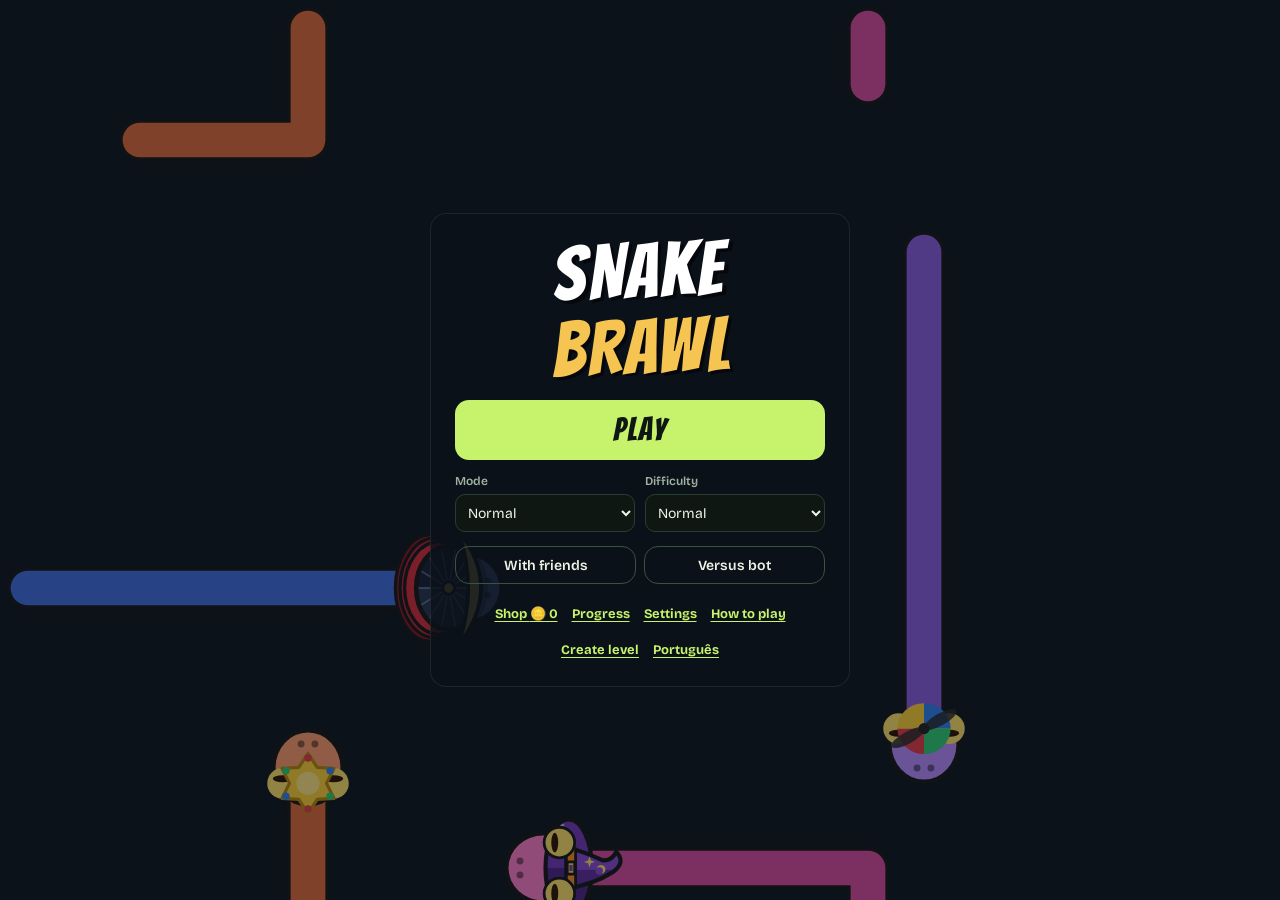
==== commit 914d74ab: "Tela nova: um botão e já joga, tabuleiro ocupando a janela, menu com cobras passeando, e Progresso e" ====
--- a/index.html
+++ b/index.html
@@ -4,10 +4,10 @@
     <meta charset="UTF-8" />
     <meta name="viewport" content="width=device-width, initial-scale=1.0" />
     <meta name="theme-color" content="#0e1712" />
-    <title>Snake</title>
+    <title>Snake Brawl</title>
     <meta name="description" content="Jogo da cobrinha (Snake) feito em JavaScript puro - power-ups, modo 2 jogadores, obstáculos e efeitos sonoros." />
 
-    <meta property="og:title" content="Snake" />
+    <meta property="og:title" content="Snake Brawl" />
     <meta property="og:description" content="Jogo de cobrinha feito em JavaScript puro, com power-ups e modo 2 jogadores." />
     <meta property="og:type" content="website" />
 
@@ -18,69 +18,14 @@
 
     <link rel="preconnect" href="https://fonts.googleapis.com" />
     <link rel="preconnect" href="https://fonts.gstatic.com" crossorigin />
-    <link rel="stylesheet" href="https://fonts.googleapis.com/css2?family=Bricolage+Grotesque:opsz,wght@12..96,400;12..96,600;12..96,800&family=IBM+Plex+Mono:wght@500;600&display=swap" />
+    <link rel="stylesheet" href="https://fonts.googleapis.com/css2?family=Bangers&family=Bricolage+Grotesque:opsz,wght@12..96,400;12..96,600;12..96,800&family=IBM+Plex+Mono:wght@500;600&display=swap" />
 
     <link rel="stylesheet" href="style.css" />
 </head>
 <body>
-    <header class="topo">
-        <div class="marca">
-            <img class="logo" src="icone-192.png" alt="" width="40" height="40" />
-            <span class="marca-nome">SNAKE</span>
-        </div>
-
-        <div class="barra-acoes">
-            <button id="botaoInstalar" class="botao-contorno" type="button" hidden>⬇ Instalar</button>
-            <label class="botao-contorno">
-                <input type="checkbox" id="modoSemParedes" /> Sem paredes
-            </label>
-            <button id="botaoMusica" class="botao-contorno">🎵 Música</button>
-            <button id="botaoMudo" class="botao-contorno">🔊 Efeitos</button>
-            <button id="botaoPausa" class="botao-destaque">Pausar</button>
-        </div>
-    </header>
+    <div hidden><button id="botaoPausa" type="button">Pausar</button></div>
 
     <main class="layout">
-        <aside class="painel painel-controles">
-            <div class="cartao">
-                <p class="rotulo">Controles</p>
-
-                <div class="controle">
-                    <p class="controle-nome"><span class="ponto ponto-1"></span>Jogador 1</p>
-                    <div class="teclas" data-jogador="0"></div>
-                </div>
-
-                <div class="controle">
-                    <p class="controle-nome"><span class="ponto ponto-2"></span>Jogador 2</p>
-                    <div class="teclas" data-jogador="1"></div>
-                </div>
-
-                <div class="controle">
-                    <p class="controle-nome"><span class="ponto ponto-3"></span>Jogador 3</p>
-                    <div class="teclas" data-jogador="2"></div>
-                </div>
-
-                <div class="controle">
-                    <p class="controle-nome"><span class="ponto ponto-4"></span>Jogador 4</p>
-                    <div class="teclas" data-jogador="3"></div>
-                </div>
-
-                <p class="dica-teclas">
-                    <span id="dicaTeclas">Clique numa tecla pra trocar</span>
-                    <button id="botaoTeclasPadrao" class="botao-link" type="button">Restaurar padrão</button>
-                </p>
-
-                <p id="avisoControle" class="aviso-controle" role="status" hidden></p>
-
-                <div class="controle-pausa">
-                    Pausar <kbd class="tecla-larga">ESPAÇO</kbd> <kbd>ESC</kbd>
-                </div>
-                <div class="controle-pausa so-fora-da-plataforma">
-                    Tela cheia <kbd>F</kbd>
-                </div>
-            </div>
-        </aside>
-
         <section class="jogo">
             <div class="barra-placar">
                 <div class="placares">
@@ -185,20 +130,54 @@
                 <p id="anuncioLeitor" class="so-leitor" aria-live="polite"></p>
 
                 <div id="telaInicial" class="overlay overlay-menu">
-                    <div class="menu-cabecalho">
-                    <div>
-                         <p class="rotulo">Novo jogo</p>
-                         <h2 class="so-fora-da-plataforma">Quem vai jogar?</h2>
-                         <h2 class="so-na-plataforma">Snake Brawl</h2>
-                    </div>
-                    <div class="menu-links">
-                        <button id="botaoIdioma" class="botao-link" type="button">English</button>
-                        <button id="botaoCriarFase" class="botao-link" type="button">Criar fase</button>
-                        <button id="botaoLoja" class="botao-link" type="button">Loja</button>
-                        <button id="botaoComoJogar" class="botao-link" type="button">Como jogar</button>
-                    </div>
-                    </div>
-                    <div class="menu-nomes">
+                    <canvas id="canvasVitrine" aria-hidden="true"></canvas>
+                    <div class="menu-centro">
+                        <h1 class="titulo-jogo"><span>Snake</span> <span>Brawl</span></h1>
+                        <button id="botaoJogar1" class="botao-principal botao-jogar" type="button">Jogar</button>
+                        <div class="menu-opcoes menu-opcoes-duas">
+                        <div class="menu-dificuldade">
+                            <label for="seletorModo">Modo</label>
+                            <select id="seletorModo">
+                                <option value="normal" selected>Normal</option>
+                                <option value="clássico">clássico (sem pedras)</option>
+                                <option value="rato">Rato (caçada)</option>
+                                <option value="tempo">Contra o tempo (2 min)</option>
+                                <option value="arena">Arena (zona que fecha)</option>
+                                <option value="chefao">Chefão (os olhos que emergem)</option>
+                                <option value="fases">Fases(mapas)</option>
+                                <option value="desafio">Desafio do dia</option>
+                            </select>
+                        </div>
+                        <div class="menu-dificuldade">
+                            <label for="seletorDificuldade">Dificuldade</label>
+                            <select id="seletorDificuldade">
+                                <option value="facil">Fácil</option>
+                                <option value="normal" selected>Normal</option>
+                                <option value="dificil">Difícil</option>
+                        </select>
+                    </div>
+                        </div>
+                        <div class="botoes-secundarios">
+                            <button id="botaoAbrirFesta" class="botao-secundario" type="button">Com amigos</button>
+                            <button id="botaoJogarBot" class="botao-secundario" type="button">Contra o bot</button>
+                        </div>
+                        <nav class="menu-links">
+                            <button id="botaoLoja" class="botao-link" type="button">Loja <span id="saldoMoedas">🪙 0</span></button>
+                            <button id="botaoAbrirProgresso" class="botao-link" type="button">Progresso</button>
+                            <button id="botaoAbrirAjustes" class="botao-link" type="button">Ajustes</button>
+                            <button id="botaoComoJogar" class="botao-link" type="button">Como jogar</button>
+                            <button id="botaoCriarFase" class="botao-link" type="button">Criar fase</button>
+                            <button id="botaoIdioma" class="botao-link" type="button">English</button>
+                        </nav>
+                    </div>
+
+                    <div id="painelFesta" class="painel-festa" role="dialog" aria-labelledby="tituloFesta" hidden>
+                        <div class="painel-festa-caixa">
+                            <div class="como-jogar-topo">
+                                <h2 id="tituloFesta">Quem vai jogar?</h2>
+                                <button id="botaoFecharFesta" class="botao-secundario" type="button">Voltar</button>
+                            </div>
+                            <div class="menu-nomes">
                         <label class="campo campo-1">
                             Jogador 1 · <span id="resumoTeclas1">setas</span>
                             <input type="text" id="inputNomeJogador1" placeholder="Jogador 1" maxlength="12" />
@@ -225,30 +204,8 @@
                             </span>
                         </label>
                     </div>
-
-                    <div class="menu-opcoes">
-                        <div class="menu-dificuldade">
-                            <label for="seletorModo">Modo</label>
-                            <select id="seletorModo">
-                                <option value="normal" selected>Normal</option>
-                                <option value="clássico">clássico (sem pedras)</option>
-                                <option value="rato">Rato (caçada)</option>
-                                <option value="tempo">Contra o tempo (2 min)</option>
-                                <option value="arena">Arena (zona que fecha)</option>
-                                <option value="chefao">Chefão (os olhos que emergem)</option>
-                                <option value="fases">Fases(mapas)</option>
-                                <option value="desafio">Desafio do dia</option>
-                            </select>
-                        </div>
-                        <div class="menu-dificuldade">
-                            <label for="seletorDificuldade">Dificuldade</label>
-                            <select id="seletorDificuldade">
-                                <option value="facil">Fácil</option>
-                                <option value="normal" selected>Normal</option>
-                                <option value="dificil">Difícil</option>
-                        </select>
-                    </div>
-                        <div class="menu-dificuldade">
+                            <div class="menu-opcoes menu-opcoes-duas">
+                            <div class="menu-dificuldade">
                             <label for="seletorQuantidade">Jogadores</label>
                             <select id="seletorQuantidade">
                                 <option value="2" selected>2</option>
@@ -256,7 +213,7 @@
                                 <option value="4">4</option>
                             </select>
                         </div>
-                        <div class="menu-dificuldade">
+                            <div class="menu-dificuldade">
                             <label for="seletorNivelBot">Nível do bot</label>
                             <select id="seletorNivelBot">
                                 <option value="facil">Fácil</option>
@@ -264,14 +221,11 @@
                                 <option value="dificil">Difícil</option>
                             </select>
                         </div>
-                </div>
-
-                    <div class="menu-botoes">
-                        <button id="botaoJogar1" class="botao-principal">1 Jogador</button>
-                        <div class="botoes-secundarios">
-                            <button id="botaoJogar2" class="botao-secundario">2 Jogadores</button>
-                            <button id="botaoJogarJuntos" class="botao-secundario">2 Juntos</button>
-                            <button id="botaoJogarBot" class="botao-secundario">Contra o bot</button>
+                            </div>
+                            <div class="botoes-secundarios">
+                                <button id="botaoJogar2" class="botao-principal" type="button">2 Jogadores</button>
+                                <button id="botaoJogarJuntos" class="botao-secundario" type="button">2 Juntos</button>
+                            </div>
                         </div>
                     </div>
                 </div>
@@ -294,6 +248,7 @@
                     <p class="rotulo">Jogo parado</p>
                     <p id="tituloPausa" class="resultado">Pausado</p>
                     <button id="botaoContinuar" class="botao-principal" type="button">Continuar</button>
+                    <button id="botaoAjustesPausa" class="botao-secundario" type="button">Ajustes</button>
                     <button id="botaoReiniciarPausa" class="botao-secundario" type="button">Reiniciar</button>
                     <button id="botaoMenuPausa" class="botao-secundario" type="button">Voltar ao menu</button>
                     <p class="dica">Espaço ou Esc continua · a partida é perdida se reiniciar ou sair</p>
@@ -414,24 +369,76 @@
             </div>
         </section>
 
-        <aside class="painel">
-            <div class="cartao">
+        <aside class="painel" id="gaveta">
+            <div class="gaveta-topo">
+                <h2 id="tituloGaveta"></h2>
+                <button id="botaoFecharGaveta" class="botao-secundario" type="button">Voltar</button>
+            </div>
+
+            <div class="cartao" data-secao="ajustes">
+                <p class="rotulo">Partida</p>
+                <label class="opcao-acessibilidade">
+                    <input type="checkbox" id="modoSemParedes" />
+                    <span><b>Sem paredes</b>A cobra atravessa a borda e sai do outro lado</span>
+                </label>
+                <div class="botoes-ajustes">
+                    <button id="botaoMusica" class="botao-secundario" type="button">🎵 Música</button>
+                    <button id="botaoMudo" class="botao-secundario" type="button">🔊 Efeitos</button>
+                    <button id="botaoInstalar" class="botao-secundario" type="button" hidden>⬇ Instalar</button>
+                </div>
+            </div>
+
+            <div class="cartao painel-controles" data-secao="ajustes">
+                <p class="rotulo">Controles</p>
+
+                <div class="controle">
+                    <p class="controle-nome"><span class="ponto ponto-1"></span>Jogador 1</p>
+                    <div class="teclas" data-jogador="0"></div>
+                </div>
+
+                <div class="controle">
+                    <p class="controle-nome"><span class="ponto ponto-2"></span>Jogador 2</p>
+                    <div class="teclas" data-jogador="1"></div>
+                </div>
+
+                <div class="controle">
+                    <p class="controle-nome"><span class="ponto ponto-3"></span>Jogador 3</p>
+                    <div class="teclas" data-jogador="2"></div>
+                </div>
+
+                <div class="controle">
+                    <p class="controle-nome"><span class="ponto ponto-4"></span>Jogador 4</p>
+                    <div class="teclas" data-jogador="3"></div>
+                </div>
+
+                <p class="dica-teclas">
+                    <span id="dicaTeclas">Clique numa tecla pra trocar</span>
+                    <button id="botaoTeclasPadrao" class="botao-link" type="button">Restaurar padrão</button>
+                </p>
+
+                <p id="avisoControle" class="aviso-controle" role="status" hidden></p>
+
+                <div class="controle-pausa">
+                    Pausar <kbd class="tecla-larga">ESPAÇO</kbd> <kbd>ESC</kbd>
+                </div>
+                <div class="controle-pausa so-fora-da-plataforma">
+                    Tela cheia <kbd>F</kbd>
+                </div>
+            </div>
+
+            <div class="cartao" data-secao="progresso">
                 <p class="rotulo">Missões de hoje <span id="sequenciaMissoes"></span></p>
                 <ul id="listaMissoes" class="lista-missoes"></ul>
             </div>
 
-            <div class="cartao">
-                <p class="rotulo">Loja · <span id="saldoMoedas">🪙 0</span></p>
-                <p class="dica-loja">Chapéus, comidas, padrões, rastros, tabuleiros e efeitos pra sua cobra. Ganhe moedas jogando e cumprindo as missões.</p>
-                <button id="botaoAbrirLoja" class="botao-secundario" type="button">Abrir loja</button>
-            </div>
-
-            <div class="cartao recordes">
+            <div hidden><button id="botaoAbrirLoja" type="button"></button><span id="saldoLojaAntigo"></span></div>
+
+            <div class="cartao recordes" data-secao="progresso">
                 <p class="rotulo">Top 5 recordes · <span id="modoRecordes"></span></p>
                 <ol id="listaRecordes"></ol>
             </div>
 
-            <div class="cartao estatisticas">
+            <div class="cartao estatisticas" data-secao="progresso">
                 <p class="rotulo">Estatisticas</p>
                 <dl class="lista-estatisticas">
                     <div><dt>Partidas</dt><dd id="estatPartidas">0</dd></div>
@@ -446,7 +453,7 @@
                 <button id="botaoZerarEstatisticas" class="botao-link" type="button">Apagar estatíticas</button>
             </div>
 
-            <div class="cartao">
+            <div class="cartao" data-secao="progresso">
                 <div class="historico-topo">
                     <p class="rotulo">Histórico</p>
                     <select id="filtroHistorico" aria-label="Modo mostrado no gráfico">
@@ -457,18 +464,18 @@
                 <p id="resumoHistorico" class="resumo-historico"></p>
             </div>
 
-            <div class="cartao">
+            <div class="cartao" data-secao="progresso">
                 <p class="rotulo">Conquistas · <span id="contadorConquistas">0/0</span></p>
                 <ul id="listaConquistas" class="lista-conquistas"></ul>
             </div>
 
-            <div class="cartao">
+            <div class="cartao" data-secao="ajustes">
                 <p class="rotulo">Cor da sua cobra</p>
                 <div id="coresDaCobra" class="cores-da-cobra" role="group" aria-label="Cor da cobra do Jogador 1"></div>
                 <p id="nomeCorDaCobra" class="nome-cor-da-cobra"></p>
             </div>
 
-            <div class="cartao">
+            <div class="cartao" data-secao="ajustes">
                 <p class="rotulo">Tema do tabuleiro</p>
                 <div id="temasDoTabuleiro" class="cores-da-cobra" role="group" aria-label="Tema do tabuleiro"></div>
                 <p id="nomeTemaDoTabuleiro" class="nome-cor-da-cobra"></p>
@@ -478,7 +485,7 @@
                 </label>
             </div>
 
-            <div class="cartao">
+            <div class="cartao" data-secao="ajustes">
                 <p class="rotulo">Som</p>
                 <label class="volume-som"><span>Música</span><input type="range" id="volumeMusica" min="0" max="100" step="5" value="50" /><output id="valorVolumeMusica">50%</output></label>
                 <label class="volume-som"><span>Efeitos</span><input type="range" id="volumeEfeitos" min="0" max="100" step="5" value="50" /><output id="valorVolumeEfeitos">50%</output></label>
@@ -490,7 +497,7 @@
                 <p class="dica-acessibilidade">50% é o volume normal; dá pra subir até o dobro. No Chefão toca sempre a Abismo.</p>
             </div>
 
-            <div class="cartao">
+            <div class="cartao" data-secao="ajustes">
                 <p class="rotulo">Acessibilidade</p>
                 <label class="opcao-acessibilidade">
                     <input type="checkbox" id="opcaoAltoContraste" />
@@ -503,7 +510,7 @@
                 <p class="dica-acessibilidade">Com leitor de tela, o jogo fala os pontos, os power-ups, a pausa e o fim da partida.</p>
                 </div>
 
-                <div class="cartao">
+                <div class="cartao" data-secao="ajustes">
                 <p class="rotulo">Itens no mapa</p>
                 <ul class="itens">
                     <li><span class="item-icone" data-powerup="invencibilidade"></span><div><b>Invencível</b><span>Atravessa corpos e pedras por 5 s</span></div></li>
@@ -542,6 +549,7 @@
     <script src="enfeites.js"></script>
     <script src="loja.js"></script>
     <script src="salvos.js"></script>
+    <script src="vitrine.js"></script>
     <script src="plataforma.js"></script> <!-- ele carrega o script.js -->
 </body>
 </html>
--- a/style.css
+++ b/style.css
@@ -1919,222 +1919,375 @@
     display: none;
 }
 
-@media (min-aspect-ratio: 5/4) {
-    .na-plataforma {
-        --altura-placar: 58px;
-        --altura-topo: 44px;
-        --lado: min(100vh - var(--altura-placar), 100vw - 300px);
-    }
-
-    .na-plataforma body {
-        height: 100vh;
-        min-height: 0;
-        padding: 0;
-        overflow: hidden;
-    }
-
-    .na-plataforma .topo {
-        position: fixed;
-        top: 0;
-        left: var(--lado);
-        right: 0;
-        height: var(--altura-topo);
-        max-width: none;
-        margin: 0;
-        padding: 0 12px;
-        flex-wrap: nowrap;
-        justify-content: flex-end;
-    }
-
-    .na-plataforma .marca {
-        display: none;
-    }
-
-    .na-plataforma .barra-acoes {
-        flex-wrap: nowrap;
+/* ==========================================
+   Tela do jogo: o tabuleiro ocupa a janela (site, itch.io e CrazyGames).
+   O menu e a loja cobrem a janela toda; Progresso e Ajustes abrem na "gaveta".
+   ========================================== */
+:root {
+    --altura-placar: 56px;
+    --proporcao: 1;
+    --fonte-titulo: "Bangers", Impact, sans-serif;
+}
+
+html,
+body {
+    height: 100%;
+}
+
+body {
+    min-height: 0;
+    padding: 0;
+    overflow: hidden;
+    background: #0b1219;
+}
+
+.layout {
+    display: block;
+}
+
+.jogo {
+    position: fixed;
+    inset: 0;
+    width: auto;
+    max-width: none;
+    display: flex;
+    flex-direction: column;
+    align-items: center;
+    justify-content: center;
+    background: radial-gradient(circle at 50% 40%, #16261f, #0b1219 75%);
+    border: none;
+    border-radius: 0;
+    overflow: hidden;
+}
+
+.jogo:has(.barra-editor:not([hidden])) {
+    --altura-placar: 190px;
+}
+
+.barra-placar,
+.canvas-wrapper {
+    width: min(100vw, calc((100vh - var(--altura-placar)) * var(--proporcao)));
+    width: min(100vw, calc((100dvh - var(--altura-placar)) * var(--proporcao)));
+}
+
+.barra-placar {
+    flex: none;
+    min-height: 0;
+    height: var(--altura-placar);
+    padding: 4px 10px;
+    gap: 2px 10px;
+    font-size: 14px;
+    overflow: hidden;
+    flex-wrap: nowrap;
+}
+
+.placares {
+    min-width: 0;
+    gap: 2px 10px;
+}
+
+.jogo:has(.barra-editor:not([hidden])) .barra-placar {
+    height: 56px;
+}
+
+.canvas-wrapper {
+    flex: none;
+    position: relative;
+    margin: 0;
+    border-radius: 6px;
+}
+
+.botao-pausa-toque {
+    display: inline-flex !important;
+}
+
+/* ---------- menu inicial ---------- */
+.overlay-menu,
+#telaComoJogar,
+#telaLoja,
+#telaConfirmar {
+    position: fixed;
+    inset: 0;
+    z-index: 20;
+}
+
+.overlay-menu {
+    padding: 16px;
+    display: flex;
+    align-items: center;
+    justify-content: center;
+    gap: 0;
+    background: #0b1219;
+    backdrop-filter: none;
+    overflow: hidden auto;
+}
+
+#canvasVitrine {
+    position: fixed;
+    inset: 0;
+    width: 100%;
+    height: 100%;
+    aspect-ratio: auto;
+    opacity: 0.55;
+    pointer-events: none;
+}
+
+.menu-centro {
+    position: relative;
+    width: min(420px, 100%);
+    display: flex;
+    flex-direction: column;
+    gap: clamp(8px, 2vh, 14px);
+    padding: clamp(10px, 2.4vh, 20px) clamp(14px, 3vw, 24px);
+    background: rgba(11, 18, 25, 0.82);
+    border: 1px solid rgba(255, 255, 255, 0.08);
+    border-radius: 16px;
+}
+
+.titulo-jogo {
+    margin: 0;
+    display: flex;
+    flex-wrap: wrap;
+    justify-content: center;
+    gap: 0 0.28em;
+    font-family: var(--fonte-titulo);
+    font-size: clamp(44px, min(11vw, 13vh), 76px);
+    font-weight: 400;
+    letter-spacing: 0.03em;
+    line-height: 1;
+    text-transform: uppercase;
+    transform: rotate(-2deg);
+}
+
+.titulo-jogo span:first-child {
+    color: #ffffff;
+    text-shadow: 3px 3px 0 #05070c;
+}
+
+.titulo-jogo span:last-child {
+    color: var(--ouro);
+    text-shadow: 3px 3px 0 #05070c;
+}
+
+.botao-jogar {
+    width: 100%;
+    height: clamp(46px, 9vh, 60px);
+    min-height: 0;
+    font-family: var(--fonte-titulo);
+    font-size: clamp(24px, 5vh, 32px);
+    font-weight: 400;
+    letter-spacing: 0.06em;
+    text-transform: uppercase;
+}
+
+.menu-opcoes-duas {
+    display: grid;
+    grid-template-columns: repeat(2, minmax(0, 1fr));
+    gap: 6px 10px;
+}
+
+.menu-centro .menu-dificuldade label {
+    font-size: 12px;
+}
+
+.menu-centro .menu-dificuldade select,
+.painel-festa .menu-dificuldade select {
+    height: 38px;
+    padding: 0 8px;
+    font-size: 14px;
+}
+
+.menu-centro .botoes-secundarios {
+    display: grid;
+    grid-template-columns: repeat(2, minmax(0, 1fr));
+    gap: 8px;
+}
+
+.menu-centro .botao-secundario {
+    min-height: 38px;
+    height: auto;
+    padding: 6px 8px;
+    font-size: 14px;
+}
+
+.menu-links {
+    display: flex;
+    flex-wrap: wrap;
+    justify-content: center;
+    gap: 4px 14px;
+}
+
+.menu-links .botao-link {
+    font-size: 13px;
+    white-space: nowrap;
+}
+
+/* ---------- com amigos ---------- */
+.painel-festa {
+    position: fixed;
+    inset: 0;
+    z-index: 2;
+    padding: 12px;
+    display: flex;
+    align-items: center;
+    justify-content: center;
+    background: rgba(5, 8, 12, 0.72);
+    overflow: auto;
+}
+
+.painel-festa-caixa {
+    width: min(560px, 100%);
+    max-height: 100%;
+    display: flex;
+    flex-direction: column;
+    gap: 10px;
+    padding: 14px;
+    background: var(--painel);
+    border: 1px solid var(--borda-forte);
+    border-radius: 14px;
+    overflow: auto;
+}
+
+.painel-festa .como-jogar-topo {
+    margin: 0;
+}
+
+.painel-festa h2 {
+    margin: 0;
+    font-size: 22px;
+}
+
+.painel-festa .botoes-secundarios {
+    display: grid;
+    grid-template-columns: repeat(2, minmax(0, 1fr));
+    gap: 8px;
+}
+
+.painel-festa .campo {
+    display: block;
+    font-size: 12px;
+}
+
+.painel-festa .campo input {
+    display: block;
+    height: 34px;
+    padding: 0 8px;
+    font-size: 14px;
+}
+
+.painel-festa .campo-linha input {
+    min-width: 0;
+}
+
+.painel-festa .botao-vaga {
+    height: 34px;
+    padding: 0 6px;
+    font-size: 12px;
+    white-space: nowrap;
+}
+
+/* ---------- loja, como jogar e pergunta ---------- */
+#telaComoJogar,
+#telaLoja {
+    padding: 16px max(16px, calc(50vw - 340px));
+    background: #0e1712;
+    backdrop-filter: none;
+}
+
+#telaConfirmar {
+    z-index: 30;
+}
+
+/* ---------- gaveta: Progresso e Ajustes ---------- */
+.painel {
+    display: none;
+}
+
+body[data-gaveta] .painel {
+    position: fixed;
+    inset: 0;
+    z-index: 40;
+    width: auto;
+    padding: 0 max(12px, calc(50vw - 560px)) 16px;
+    display: grid;
+    grid-template-columns: repeat(auto-fill, minmax(min(300px, 100%), 1fr));
+    align-items: start;
+    gap: 12px;
+    background: #0e1712;
+    overflow-y: auto;
+}
+
+body[data-gaveta="progresso"] .painel > [data-secao]:not([data-secao="progresso"]),
+body[data-gaveta="ajustes"] .painel > [data-secao]:not([data-secao="ajustes"]) {
+    display: none;
+}
+
+.gaveta-topo {
+    grid-column: 1 / -1;
+    position: sticky;
+    top: 0;
+    z-index: 1;
+    padding: 12px 0;
+    display: flex;
+    align-items: center;
+    justify-content: space-between;
+    gap: 12px;
+    background: #0e1712;
+}
+
+.gaveta-topo h2 {
+    margin: 0;
+    font-size: 24px;
+}
+
+.botoes-ajustes {
+    margin-top: 10px;
+    display: flex;
+    flex-wrap: wrap;
+    gap: 8px;
+}
+
+.botoes-ajustes .botao-secundario {
+    flex: 1 1 110px;
+    width: auto;
+}
+
+/* o editor de fases fica embaixo do tabuleiro */
+.barra-editor {
+    flex: none;
+    width: min(100vw, 720px);
+    padding: 8px 12px;
+}
+
+.barra-editor p {
+    margin: 0 0 6px;
+    font-size: 13px;
+}
+
+/* tela baixa (800x450): o menu aperta sem rolar */
+@media (max-height: 520px) {
+    .titulo-jogo {
+        font-size: 40px;
+    }
+
+    .menu-centro {
         gap: 6px;
-    }
-
-    .na-plataforma .barra-acoes .botao-contorno,
-    .na-plataforma .barra-acoes .botao-destaque {
-        height: 32px;
-        padding: 0 10px;
-        font-size: 12px;
-        white-space: nowrap;
-    }
-
-    .na-plataforma .layout {
-        position: fixed;
-        top: var(--altura-topo);
-        left: var(--lado);
-        right: 0;
-        bottom: 0;
-        padding: 0 12px 12px;
-        display: flex;
-        flex-direction: column;
-        flex-wrap: nowrap;
-        align-items: stretch;
-        justify-content: flex-start;
-        gap: 12px;
-        overflow-y: auto;
-    }
-
-    .na-plataforma .jogo {
-        position: fixed;
-        top: 0;
-        left: 0;
-        width: var(--lado);
-        max-width: none;
-        height: 100vh;
-        border: none;
-        border-radius: 0;
-        z-index: 2;
-    }
-
-    .na-plataforma .painel {
-        width: auto;
-        display: grid;
-        grid-template-columns: repeat(auto-fill, minmax(260px, 1fr));
-        align-items: start;
-        gap: 12px;
-    }
-
-    .na-plataforma .painel-controles {
-        order: 1;
-    }
-
-    .na-plataforma .cartao {
-        padding: 14px;
-    }
-
-    .na-plataforma .barra-placar {
-        height: var(--altura-placar);
-        min-height: 0;
-        padding: 4px 10px;
-        gap: 2px 10px;
+        padding: 8px 14px;
+    }
+
+    .botao-jogar {
+        height: 42px;
+        font-size: 22px;
+    }
+
+    .menu-centro .menu-dificuldade select {
+        height: 30px;
         font-size: 13px;
-        overflow: hidden;
-    }
-
-    .na-plataforma .placares {
-        gap: 2px 10px;
-    }
-
-    .na-plataforma .canvas-wrapper {
-        margin: 0;
-    }
-
-    /* o menu tem que caber inteiro em cima do tabuleiro, sem rolar */
-    .na-plataforma .overlay {
-        padding: 12px 14px;
-    }
-
-    .na-plataforma .overlay-menu {
-        gap: 8px;
-    }
-
-    .na-plataforma .overlay {
-        overflow-x: hidden;
-    }
-
-    .na-plataforma .menu-cabecalho {
-        margin: 0;
-        flex-wrap: wrap;
-        align-items: baseline;
-        gap: 2px 10px;
-    }
-
-    .na-plataforma .menu-links {
-        flex-wrap: wrap;
-        gap: 2px 10px;
-    }
-
-    .na-plataforma .menu-links .botao-link {
-        font-size: 12px;
-    }
-
-    /* o rótulo na mesma linha das teclas: o menu com 4 nomes também tem que caber */
-    .na-plataforma .campo {
-        display: block;
-    }
-
-    .na-plataforma .campo input {
-        display: block;
-    }
-
-    .na-plataforma .campo-linha input {
-        min-width: 0;
-    }
-
-    .na-plataforma .menu-cabecalho .rotulo {
-        display: none;
-    }
-
-    .na-plataforma .menu-cabecalho h2 {
-        margin: 0;
-        font-size: 20px;
-    }
-
-    .na-plataforma .menu-nomes,
-    .na-plataforma .menu-opcoes {
-        gap: 6px 8px;
-    }
-
-    .na-plataforma .campo,
-    .na-plataforma .menu-dificuldade label {
-        gap: 2px;
-        font-size: 12px;
-    }
-
-    .na-plataforma .campo input,
-    .na-plataforma .menu-dificuldade select {
-        height: 30px;
-        padding: 0 8px;
+    }
+
+    .menu-centro .botao-secundario {
+        min-height: 30px;
+        padding: 3px 8px;
         font-size: 13px;
     }
-
-    .na-plataforma .botao-vaga {
-        height: 30px;
-        padding: 0 6px;
-        font-size: 11px;
-    }
-
-    .na-plataforma .menu-botoes {
-        gap: 6px;
-        margin: 0;
-    }
-
-    .na-plataforma .botao-principal {
-        height: 40px;
-        min-height: 0;
-        padding: 0 12px;
-        font-size: 15px;
-    }
-
-    .na-plataforma .botao-secundario {
-        height: 34px;
-        min-height: 0;
-        padding: 0 8px;
-        font-size: 13px;
-    }
-
-    .na-plataforma .overlay-game-over {
-        gap: 6px;
-    }
-
-    .na-plataforma .overlay-game-over .resultado {
-        font-size: 26px;
-    }
-
-    /* a barra do editor vai pro lado do tabuleiro, por cima do painel */
-    .na-plataforma .barra-editor {
-        position: fixed;
-        top: 0;
-        left: var(--lado);
-        right: 0;
-        bottom: 0;
-        z-index: 5;
-        padding: 16px;
-        background: var(--fundo);
-    }
-}
+}
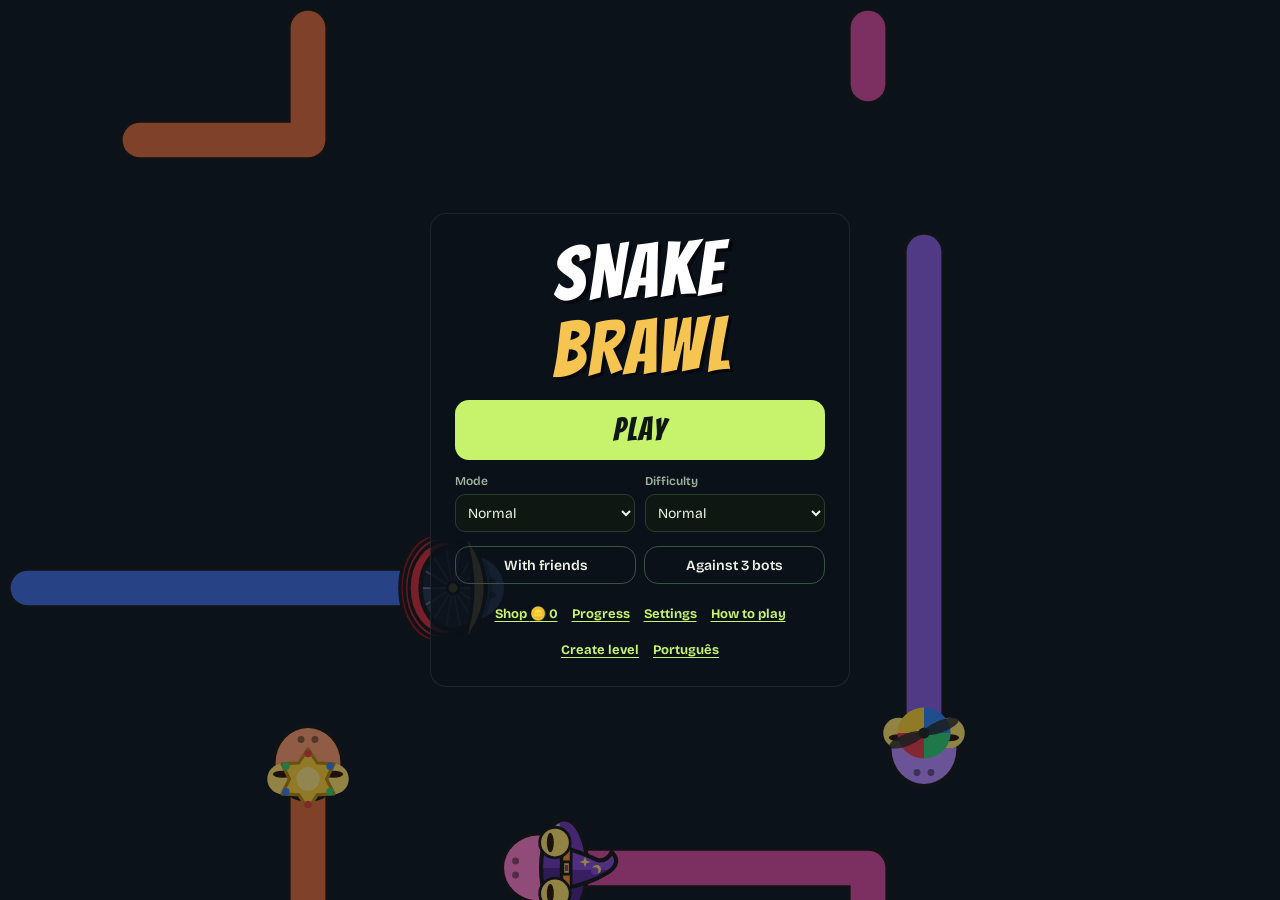
==== commit 7bc42c0e: "Sensação: estouros ao comer e bater, início mais rápido (contagem e velocidade inicial), partida con" ====
--- a/index.html
+++ b/index.html
@@ -159,7 +159,7 @@
                         </div>
                         <div class="botoes-secundarios">
                             <button id="botaoAbrirFesta" class="botao-secundario" type="button">Com amigos</button>
-                            <button id="botaoJogarBot" class="botao-secundario" type="button">Contra o bot</button>
+                            <button id="botaoJogarBots" class="botao-secundario" type="button">Contra 3 bots</button>
                         </div>
                         <nav class="menu-links">
                             <button id="botaoLoja" class="botao-link" type="button">Loja <span id="saldoMoedas">🪙 0</span></button>
@@ -225,6 +225,7 @@
                             <div class="botoes-secundarios">
                                 <button id="botaoJogar2" class="botao-principal" type="button">2 Jogadores</button>
                                 <button id="botaoJogarJuntos" class="botao-secundario" type="button">2 Juntos</button>
+                                <button id="botaoJogarBot" class="botao-secundario" type="button">Contra o bot</button>
                             </div>
                         </div>
                     </div>
@@ -549,6 +550,7 @@
     <script src="enfeites.js"></script>
     <script src="loja.js"></script>
     <script src="salvos.js"></script>
+    <script src="sensacao.js"></script>
     <script src="vitrine.js"></script>
     <script src="plataforma.js"></script> <!-- ele carrega o script.js -->
 </body>
--- a/style.css
+++ b/style.css
@@ -1995,6 +1995,7 @@
     position: relative;
     margin: 0;
     border-radius: 6px;
+    box-shadow: 0 0 0 2px #05070c, 0 0 60px rgba(120, 220, 140, 0.16);
 }
 
 .botao-pausa-toque {
@@ -2159,7 +2160,7 @@
 
 .painel-festa .botoes-secundarios {
     display: grid;
-    grid-template-columns: repeat(2, minmax(0, 1fr));
+    grid-template-columns: repeat(3, minmax(0, 1fr));
     gap: 8px;
 }
 
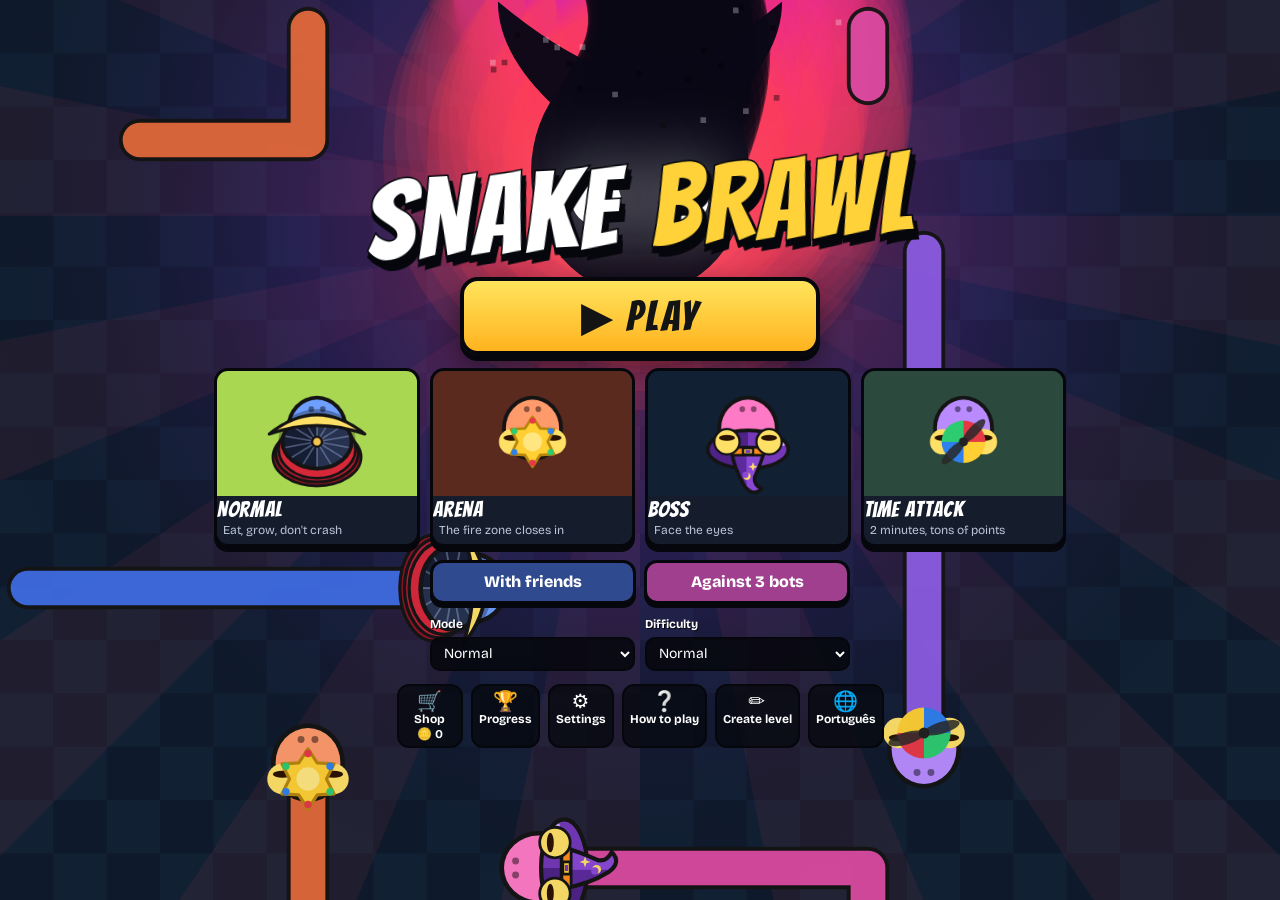
==== commit fef0e309: "Menu novo: fundo do abismo, título de gibi, botão Jogar em destaque, cartões de modo com um clique e" ====
--- a/index.html
+++ b/index.html
@@ -130,10 +130,16 @@
                 <p id="anuncioLeitor" class="so-leitor" aria-live="polite"></p>
 
                 <div id="telaInicial" class="overlay overlay-menu">
+                    <canvas id="fundoDoMenu" aria-hidden="true"></canvas>
                     <canvas id="canvasVitrine" aria-hidden="true"></canvas>
                     <div class="menu-centro">
                         <h1 class="titulo-jogo"><span>Snake</span> <span>Brawl</span></h1>
                         <button id="botaoJogar1" class="botao-principal botao-jogar" type="button">Jogar</button>
+                        <div id="cartoesDeModo" class="cartoes-modo"></div>
+                        <div class="botoes-secundarios">
+                            <button id="botaoAbrirFesta" class="botao-secundario" type="button">Com amigos</button>
+                            <button id="botaoJogarBots" class="botao-secundario" type="button">Contra 3 bots</button>
+                        </div>
                         <div class="menu-opcoes menu-opcoes-duas">
                         <div class="menu-dificuldade">
                             <label for="seletorModo">Modo</label>
@@ -157,17 +163,13 @@
                         </select>
                     </div>
                         </div>
-                        <div class="botoes-secundarios">
-                            <button id="botaoAbrirFesta" class="botao-secundario" type="button">Com amigos</button>
-                            <button id="botaoJogarBots" class="botao-secundario" type="button">Contra 3 bots</button>
-                        </div>
                         <nav class="menu-links">
-                            <button id="botaoLoja" class="botao-link" type="button">Loja <span id="saldoMoedas">🪙 0</span></button>
-                            <button id="botaoAbrirProgresso" class="botao-link" type="button">Progresso</button>
-                            <button id="botaoAbrirAjustes" class="botao-link" type="button">Ajustes</button>
-                            <button id="botaoComoJogar" class="botao-link" type="button">Como jogar</button>
-                            <button id="botaoCriarFase" class="botao-link" type="button">Criar fase</button>
-                            <button id="botaoIdioma" class="botao-link" type="button">English</button>
+                            <button id="botaoLoja" class="botao-link" type="button"><i aria-hidden="true">🛒</i><span>Loja</span> <span id="saldoMoedas">🪙 0</span></button>
+                            <button id="botaoAbrirProgresso" class="botao-link" type="button"><i aria-hidden="true">🏆</i><span>Progresso</span></button>
+                            <button id="botaoAbrirAjustes" class="botao-link" type="button"><i aria-hidden="true">⚙️</i><span>Ajustes</span></button>
+                            <button id="botaoComoJogar" class="botao-link" type="button"><i aria-hidden="true">❔</i><span>Como jogar</span></button>
+                            <button id="botaoCriarFase" class="botao-link" type="button"><i aria-hidden="true">✏️</i><span>Criar fase</span></button>
+                            <button id="botaoIdioma" class="botao-link" type="button"><i aria-hidden="true">🌐</i><span>English</span></button>
                         </nav>
                     </div>
 
--- a/style.css
+++ b/style.css
@@ -2292,3 +2292,256 @@
         font-size: 13px;
     }
 }
+
+/* ==========================================
+   Menu com cartões de modo, em cima do abismo
+   ========================================== */
+#fundoDoMenu {
+    position: fixed;
+    inset: 0;
+    width: 100%;
+    height: 100%;
+    aspect-ratio: auto;
+    pointer-events: none;
+}
+
+#canvasVitrine {
+    opacity: 0.95;
+}
+
+.menu-centro {
+    width: min(900px, 100%);
+    gap: clamp(6px, 1.7vh, 13px);
+    background: none;
+    border: none;
+}
+
+.titulo-jogo {
+    font-size: clamp(52px, min(13vw, 16vh), 112px);
+    transform: rotate(-3deg);
+    filter: drop-shadow(0 6px 0 #05070c);
+}
+
+.titulo-jogo span {
+    -webkit-text-stroke: 3px #05070c;
+    paint-order: stroke fill;
+    text-shadow: 5px 5px 0 #05070c !important;
+}
+
+.titulo-jogo span:last-child {
+    color: #ffd23a;
+}
+
+.botao-jogar {
+    align-self: center;
+    width: min(360px, 88%);
+    height: clamp(52px, 11vh, 78px);
+    font-size: clamp(28px, 6.4vh, 42px);
+    color: #141414;
+    background: linear-gradient(#ffe45c, #ffb31f);
+    border: 4px solid #05070c;
+    border-radius: 18px;
+    box-shadow: 0 6px 0 #05070c, 0 12px 28px rgba(0, 0, 0, 0.45);
+    animation: pulsoDoJogar 1.3s ease-in-out infinite;
+}
+
+.botao-jogar::before {
+    content: "▶ ";
+}
+
+.botao-jogar:hover {
+    background: linear-gradient(#fff07a, #ffc23a);
+}
+
+@keyframes pulsoDoJogar {
+    50% {
+        transform: scale(1.045);
+    }
+}
+
+@media (prefers-reduced-motion: reduce) {
+    .botao-jogar {
+        animation: none;
+    }
+}
+
+body.menos-movimento .botao-jogar {
+    animation: none;
+}
+
+.cartoes-modo {
+    display: grid;
+    grid-template-columns: repeat(4, minmax(0, 1fr));
+    gap: 10px;
+}
+
+.cartao-modo {
+    padding: 0 0 7px;
+    display: flex;
+    flex-direction: column;
+    gap: 1px;
+    overflow: hidden;
+    color: #ffffff;
+    font-family: inherit;
+    text-align: center;
+    background: #151d2c;
+    border: 3px solid #05070c;
+    border-radius: 14px;
+    box-shadow: 0 5px 0 #05070c;
+    transition: transform 0.12s;
+}
+
+.cartao-modo:hover,
+.cartao-modo:focus-visible {
+    transform: translateY(-4px) rotate(-1deg);
+}
+
+.cartao-modo canvas {
+    width: 100%;
+    height: auto;
+    aspect-ratio: 8 / 5;
+    object-fit: cover;
+}
+
+.cartao-modo b {
+    font-family: var(--fonte-titulo);
+    font-size: 22px;
+    font-weight: 400;
+    letter-spacing: 0.03em;
+    line-height: 1.15;
+}
+
+.cartao-modo span {
+    padding: 0 6px;
+    color: #b9c4d6;
+    font-size: 12px;
+}
+
+.menu-centro .botoes-secundarios {
+    align-self: center;
+    width: min(420px, 100%);
+}
+
+.menu-centro .botoes-secundarios .botao-secundario {
+    min-height: 44px;
+    font-size: 16px;
+    font-weight: 800;
+    color: #ffffff;
+    background: #2f4a8f;
+    border: 3px solid #05070c;
+    border-radius: 13px;
+    box-shadow: 0 4px 0 #05070c;
+}
+
+.menu-centro .botoes-secundarios #botaoJogarBots {
+    background: #a13f8f;
+}
+
+.menu-centro .menu-opcoes-duas {
+    align-self: center;
+    width: min(420px, 100%);
+}
+
+.menu-centro .menu-dificuldade label {
+    color: #ffffff;
+    font-weight: 700;
+    text-shadow: 1px 1px 0 #05070c;
+}
+
+.menu-centro .menu-dificuldade select {
+    height: 34px;
+    color: #ffffff;
+    background: rgba(5, 7, 12, 0.85);
+    border: 2px solid #05070c;
+}
+
+.menu-centro .menu-links {
+    gap: 8px;
+}
+
+.menu-centro .menu-links .botao-link {
+    min-width: 66px;
+    padding: 5px 6px;
+    display: flex;
+    flex-direction: column;
+    align-items: center;
+    gap: 1px;
+    color: #ffffff;
+    font-size: 12px;
+    font-weight: 700;
+    text-decoration: none;
+    background: rgba(5, 7, 12, 0.75);
+    border: 2px solid #05070c;
+    border-radius: 12px;
+}
+
+.menu-centro .menu-links .botao-link i {
+    font-size: 20px;
+    font-style: normal;
+    line-height: 1;
+}
+
+@media (max-width: 700px) {
+    .cartoes-modo {
+        grid-template-columns: repeat(2, minmax(0, 1fr));
+    }
+
+    .cartao-modo canvas {
+        aspect-ratio: 5 / 2;
+    }
+
+    .cartao-modo span {
+        display: none;
+    }
+}
+
+@media (max-height: 520px) {
+    .titulo-jogo {
+        font-size: 44px;
+    }
+
+    .botao-jogar {
+        height: 44px;
+        font-size: 24px;
+    }
+
+    .cartao-modo span {
+        display: none;
+    }
+
+    .cartao-modo canvas {
+        aspect-ratio: 3 / 1;
+    }
+
+    .cartao-modo b {
+        font-size: 17px;
+    }
+
+    .menu-centro .botoes-secundarios .botao-secundario {
+        min-height: 30px;
+        font-size: 13px;
+    }
+
+    .menu-centro .menu-dificuldade {
+        display: flex;
+        align-items: center;
+        gap: 6px;
+    }
+
+    .menu-centro .menu-dificuldade select {
+        height: 26px;
+        font-size: 12px;
+    }
+
+    .menu-centro .menu-links .botao-link {
+        min-width: 0;
+        padding: 2px 6px;
+        flex-direction: row;
+        gap: 4px;
+        font-size: 11px;
+    }
+
+    .menu-centro .menu-links .botao-link i {
+        font-size: 13px;
+    }
+}
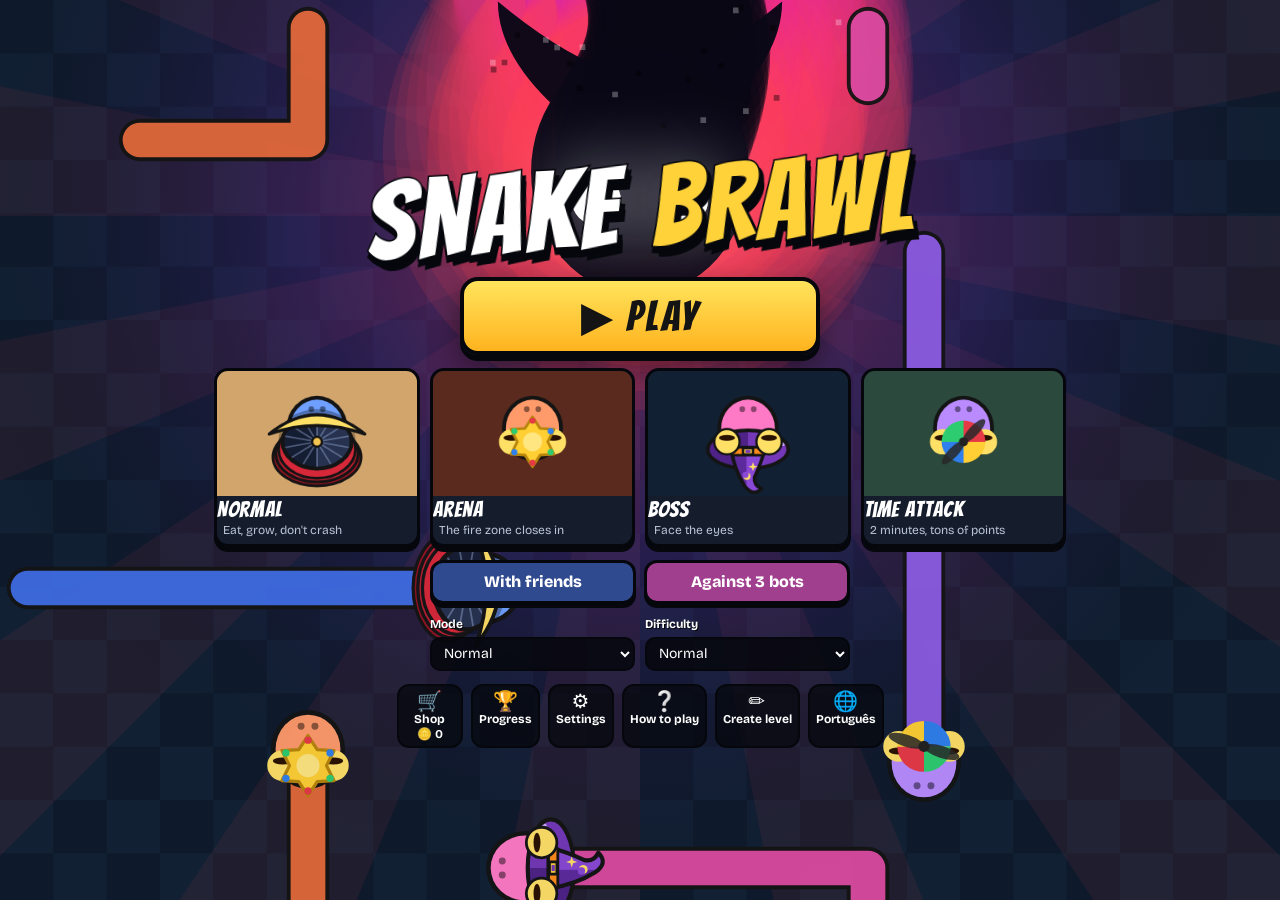
==== commit baeea595: "Cenários novos (Coliseu padrão, Selva, Arena) com fundo em volta do tabuleiro, efeitos de som mais f" ====
--- a/index.html
+++ b/index.html
@@ -27,6 +27,7 @@
 
     <main class="layout">
         <section class="jogo">
+            <canvas id="cenarioDeFora" aria-hidden="true" hidden></canvas>
             <div class="barra-placar">
                 <div class="placares">
                     <span id="placarJogador1" class="placar-jogador">
@@ -552,6 +553,7 @@
     <script src="enfeites.js"></script>
     <script src="loja.js"></script>
     <script src="salvos.js"></script>
+    <script src="cenarios.js"></script>
     <script src="sensacao.js"></script>
     <script src="vitrine.js"></script>
     <script src="plataforma.js"></script> <!-- ele carrega o script.js -->
--- a/style.css
+++ b/style.css
@@ -1960,6 +1960,20 @@
     overflow: hidden;
 }
 
+#cenarioDeFora {
+    position: fixed;
+    inset: 0;
+    z-index: -1;
+    width: 100%;
+    height: 100%;
+    aspect-ratio: auto;
+    pointer-events: none;
+}
+
+#cenarioDeFora[hidden] {
+    display: none;
+}
+
 .jogo:has(.barra-editor:not([hidden])) {
     --altura-placar: 190px;
 }
@@ -1973,6 +1987,8 @@
 .barra-placar {
     flex: none;
     min-height: 0;
+    background: rgba(5, 7, 12, 0.86);
+    border-radius: 10px 10px 0 0;
     height: var(--altura-placar);
     padding: 4px 10px;
     gap: 2px 10px;
@@ -1995,7 +2011,7 @@
     position: relative;
     margin: 0;
     border-radius: 6px;
-    box-shadow: 0 0 0 2px #05070c, 0 0 60px rgba(120, 220, 140, 0.16);
+    box-shadow: 0 0 0 3px #05070c, 0 10px 40px rgba(0, 0, 0, 0.6);
 }
 
 .botao-pausa-toque {
@@ -2545,3 +2561,28 @@
         font-size: 13px;
     }
 }
+
+/* celular com 3 ou 4 jogadores: só a bolinha da cor e os pontos */
+@media (max-width: 600px) {
+    .placares-muitos {
+        gap: 2px 10px;
+    }
+
+    .placares-muitos .placar-jogador > span:nth-child(2) {
+        display: none;
+    }
+
+    .placares-muitos .placar-jogador {
+        gap: 5px;
+        line-height: 1.2;
+        white-space: nowrap;
+    }
+
+    .jogo .placares-muitos .placar-jogador strong {
+        font-size: 13px;
+    }
+
+    .jogo:has(.placares-muitos) .barra-velocidade {
+        display: none;
+    }
+}
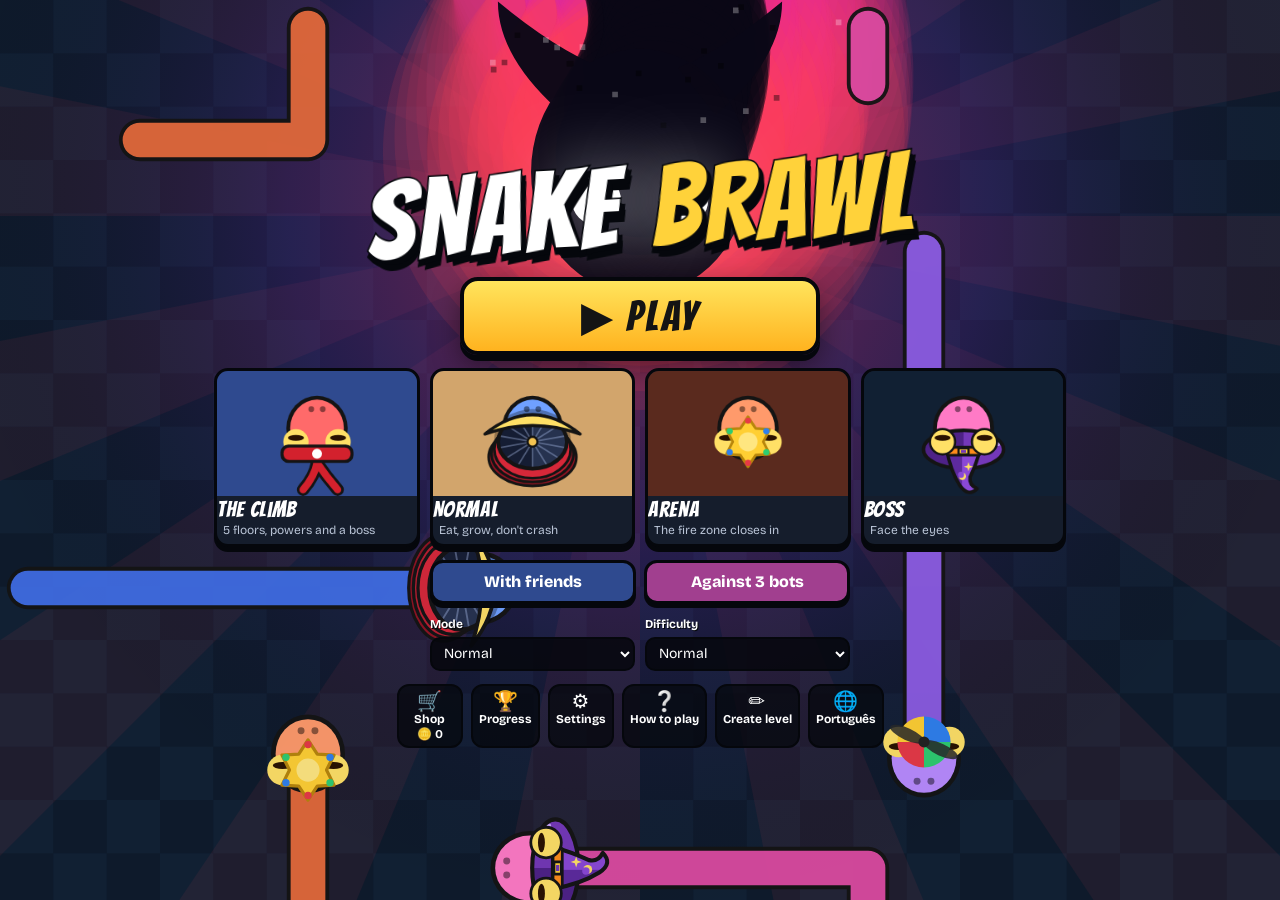
==== commit 3140d816: "Escalada: campanha solo com 5 andares, 6 poderes para escolher e o chefe Mestre da Faixa Co-Authored" ====
--- a/index.html
+++ b/index.html
@@ -28,6 +28,12 @@
     <main class="layout">
         <section class="jogo">
             <canvas id="cenarioDeFora" aria-hidden="true" hidden></canvas>
+            <div id="telaPoderes" class="tela-poderes" role="dialog" aria-labelledby="tituloPoderes" hidden>
+                <div id="trilhaDosAndares" class="trilha-andares"></div>
+                <h2 id="tituloPoderes" class="titulo-poderes"></h2>
+                <div id="cartasDePoder" class="cartas-poder"></div>
+                <p id="rodapePoderes" class="rodape-poderes"></p>
+            </div>
             <div class="barra-placar">
                 <div class="placares">
                     <span id="placarJogador1" class="placar-jogador">
@@ -146,6 +152,7 @@
                             <label for="seletorModo">Modo</label>
                             <select id="seletorModo">
                                 <option value="normal" selected>Normal</option>
+                                <option value="escalada">Escalada (sozinho)</option>
                                 <option value="clássico">clássico (sem pedras)</option>
                                 <option value="rato">Rato (caçada)</option>
                                 <option value="tempo">Contra o tempo (2 min)</option>
@@ -553,6 +560,7 @@
     <script src="enfeites.js"></script>
     <script src="loja.js"></script>
     <script src="salvos.js"></script>
+    <script src="escalada.js"></script>
     <script src="cenarios.js"></script>
     <script src="sensacao.js"></script>
     <script src="vitrine.js"></script>
--- a/style.css
+++ b/style.css
@@ -2586,3 +2586,187 @@
         display: none;
     }
 }
+
+/* ==========================================
+   Escalada: escolher o poder entre os andares
+   ========================================== */
+.tela-poderes {
+    position: fixed;
+    inset: 0;
+    z-index: 30;
+    padding: 12px 16px;
+    display: flex;
+    flex-direction: column;
+    align-items: center;
+    justify-content: center;
+    gap: clamp(8px, 2.4vh, 20px);
+    color: #fff;
+    background: rgba(8, 10, 18, 0.86);
+    overflow-y: auto;
+}
+
+.tela-poderes[hidden] {
+    display: none;
+}
+
+.trilha-andares {
+    display: flex;
+    gap: 10px;
+}
+
+.andar-da-trilha {
+    display: grid;
+    place-items: center;
+    width: 38px;
+    height: 38px;
+    font-weight: 800;
+    background: #151d2c;
+    border: 3px solid #05070c;
+    border-radius: 50%;
+}
+
+.andar-da-trilha.chefe {
+    background: #a12a4a;
+}
+
+.andar-da-trilha.feito {
+    background: #2f8f4f;
+}
+
+.andar-da-trilha.proximo {
+    color: #141414;
+    background: #ffd23a;
+    box-shadow: 0 0 14px #ffd23a;
+}
+
+.titulo-poderes {
+    margin: 0;
+    font-family: var(--fonte-titulo);
+    font-size: clamp(28px, min(8vh, 9.5vw), 62px);
+    font-weight: 400;
+    line-height: 1.05;
+    letter-spacing: 0.03em;
+    text-align: center;
+    color: #ffd23a;
+    -webkit-text-stroke: 2px #05070c;
+    paint-order: stroke fill;
+    text-shadow: 3px 3px 0 #05070c;
+}
+
+.cartas-poder {
+    display: grid;
+    grid-template-columns: repeat(3, minmax(0, 260px));
+    gap: 14px;
+    width: 100%;
+    justify-content: center;
+}
+
+.carta-poder {
+    padding: clamp(8px, 2.4vh, 20px) 12px;
+    display: flex;
+    flex-direction: column;
+    align-items: center;
+    gap: clamp(3px, 1vh, 8px);
+    font-family: inherit;
+    color: #fff;
+    text-align: center;
+    background: #151d2c;
+    border: 4px solid var(--cor-raridade, #05070c);
+    border-radius: 16px;
+    box-shadow: 0 6px 0 #05070c;
+    cursor: pointer;
+    transition: transform 0.12s ease;
+}
+
+.carta-poder:hover,
+.carta-poder:focus-visible {
+    transform: translateY(-5px) scale(1.03);
+    outline: 3px solid #ffd23a;
+    outline-offset: 2px;
+}
+
+.raridade-comum { --cor-raridade: #5b6678; }
+.raridade-raro { --cor-raridade: #6fa0ff; }
+.raridade-lendario { --cor-raridade: #ffb31f; }
+
+.carta-poder i {
+    font-size: clamp(30px, 9vh, 64px);
+    font-style: normal;
+    line-height: 1.1;
+}
+
+.carta-poder b {
+    font-family: var(--fonte-titulo);
+    font-size: clamp(21px, 5vh, 32px);
+    font-weight: 400;
+    line-height: 1;
+    letter-spacing: 0.03em;
+}
+
+.carta-poder span {
+    font-size: clamp(13px, 2.4vh, 16px);
+    color: #d7deea;
+}
+
+.rodape-poderes {
+    margin: 0;
+    font-size: 14px;
+    font-weight: 700;
+    text-align: center;
+}
+
+/* na Escalada o placar divide espaço com a meta do andar */
+.jogo:has(.placares-escalada) .barra-velocidade {
+    display: none;
+}
+
+.placares-escalada {
+    flex: none;
+}
+
+.placares-escalada .placar-jogador {
+    white-space: nowrap;
+}
+
+@media (max-width: 600px) {
+    .jogo:has(.placares-escalada) .barra-recorde {
+        display: none;
+    }
+}
+
+@media (max-width: 900px), (max-height: 600px) {
+    .placares-escalada .placar-jogador > span:nth-child(2) {
+        display: none;
+    }
+
+    .placares-escalada .placar-jogador {
+        gap: 5px;
+    }
+
+    .jogo .placares-escalada .placar-jogador strong {
+        font-size: 14px;
+    }
+
+    .placares-escalada .efeitos {
+        display: none;
+    }
+}
+
+@media (max-width: 640px) {
+    .cartas-poder {
+        grid-template-columns: minmax(0, 1fr);
+    }
+
+    .carta-poder {
+        display: grid;
+        grid-template-columns: 56px minmax(0, 1fr);
+        column-gap: 10px;
+        text-align: left;
+    }
+
+    .carta-poder i {
+        grid-row: span 2;
+        font-size: 40px;
+        text-align: center;
+    }
+}
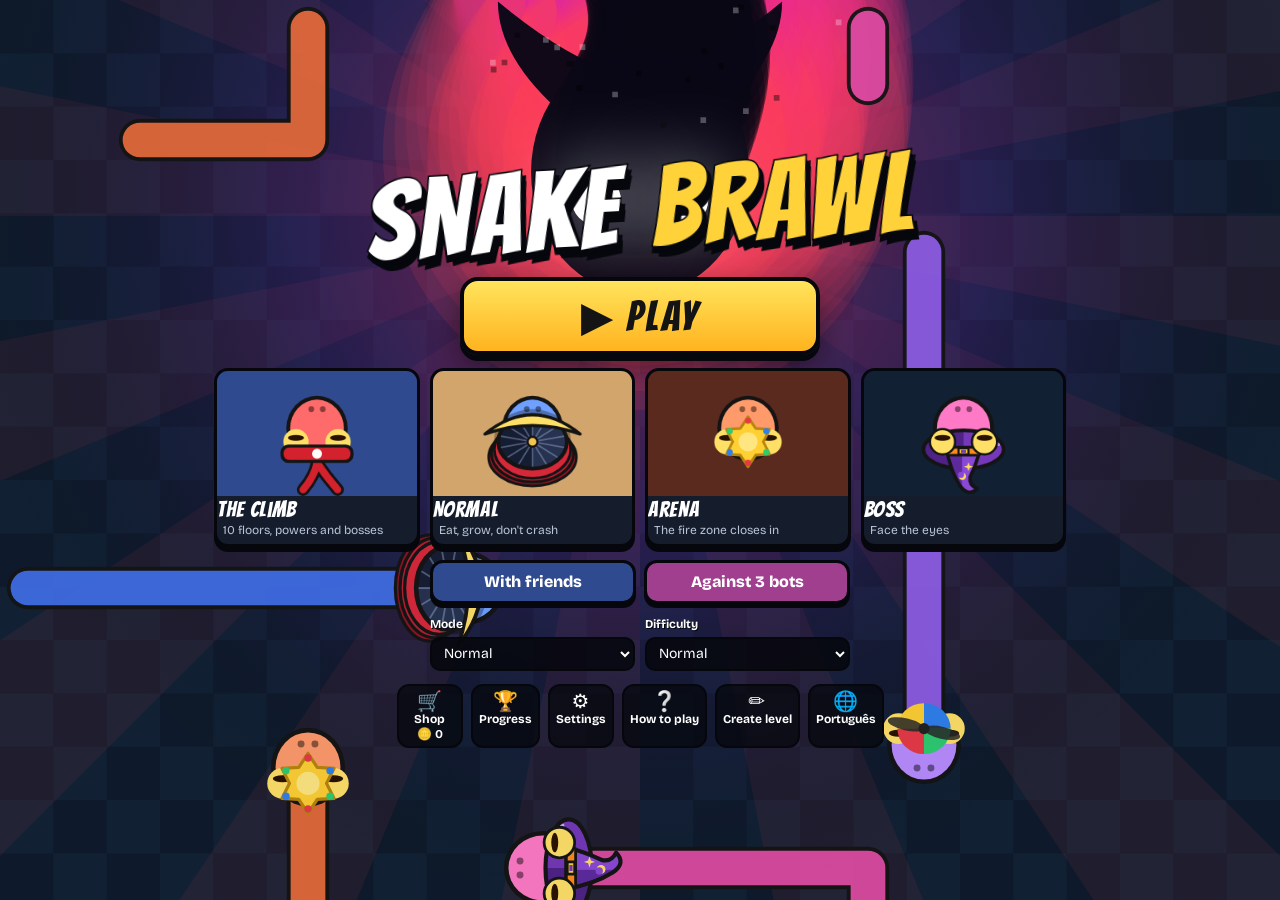
==== commit 55d29842: "Espada para derrotar os bots e contagem anônima de partidas e de quem volta (GoatCounter) Co-Authore" ====
--- a/index.html
+++ b/index.html
@@ -560,6 +560,7 @@
     <script src="enfeites.js"></script>
     <script src="loja.js"></script>
     <script src="salvos.js"></script>
+    <script src="medidas.js"></script>
     <script src="escalada.js"></script>
     <script src="cenarios.js"></script>
     <script src="sensacao.js"></script>
--- a/style.css
+++ b/style.css
@@ -2611,14 +2611,17 @@
 
 .trilha-andares {
     display: flex;
-    gap: 10px;
+    flex-wrap: wrap;
+    justify-content: center;
+    gap: 6px;
 }
 
 .andar-da-trilha {
     display: grid;
     place-items: center;
-    width: 38px;
-    height: 38px;
+    width: clamp(26px, 6.5vh, 36px);
+    height: clamp(26px, 6.5vh, 36px);
+    font-size: 13px;
     font-weight: 800;
     background: #151d2c;
     border: 3px solid #05070c;
@@ -2728,10 +2731,14 @@
     white-space: nowrap;
 }
 
-@media (max-width: 600px) {
-    .jogo:has(.placares-escalada) .barra-recorde {
-        display: none;
-    }
+.jogo:has(.placares-escalada) .barra-recorde {
+    display: none;
+}
+
+.placares-escalada .placar-jogador > span:nth-child(2) {
+    max-width: 9ch;
+    overflow: hidden;
+    text-overflow: ellipsis;
 }
 
 @media (max-width: 900px), (max-height: 600px) {
@@ -2753,6 +2760,11 @@
 }
 
 @media (max-width: 640px) {
+    .andar-da-trilha {
+        width: 28px;
+        height: 28px;
+    }
+
     .cartas-poder {
         grid-template-columns: minmax(0, 1fr);
     }
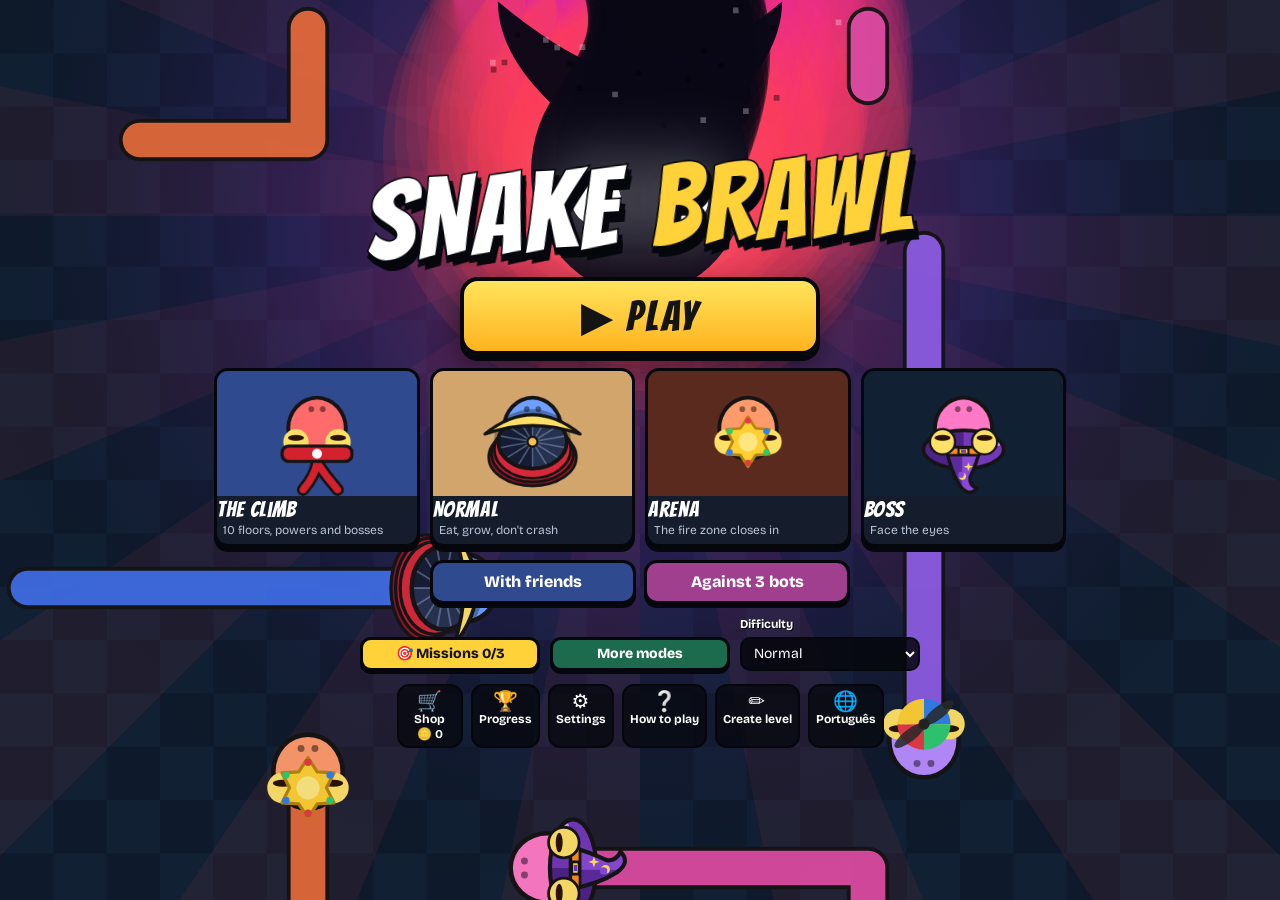
==== commit 4fcde8e7: "Menu sem o seletor de modo: Mais modos em painel próprio, botão de Missões à vista e Jogar levando à" ====
--- a/index.html
+++ b/index.html
@@ -148,11 +148,47 @@
                             <button id="botaoJogarBots" class="botao-secundario" type="button">Contra 3 bots</button>
                         </div>
                         <div class="menu-opcoes menu-opcoes-duas">
+                        <button id="botaoMissoes" class="botao-secundario botao-missoes" type="button">🎯 Missões</button>
+                        <button id="botaoMaisModos" class="botao-secundario botao-mais-modos" type="button">Mais modos</button>
+                        <div class="menu-dificuldade">
+                            <label for="seletorDificuldade">Dificuldade</label>
+                            <select id="seletorDificuldade">
+                                <option value="facil">Fácil</option>
+                                <option value="normal" selected>Normal</option>
+                                <option value="dificil">Difícil</option>
+                        </select>
+                    </div>
+                        </div>
+                        <nav class="menu-links">
+                            <button id="botaoLoja" class="botao-link" type="button"><i aria-hidden="true">🛒</i><span>Loja</span> <span id="saldoMoedas">🪙 0</span></button>
+                            <button id="botaoAbrirProgresso" class="botao-link" type="button"><i aria-hidden="true">🏆</i><span>Progresso</span></button>
+                            <button id="botaoAbrirAjustes" class="botao-link" type="button"><i aria-hidden="true">⚙️</i><span>Ajustes</span></button>
+                            <button id="botaoComoJogar" class="botao-link" type="button"><i aria-hidden="true">❔</i><span>Como jogar</span></button>
+                            <button id="botaoCriarFase" class="botao-link" type="button"><i aria-hidden="true">✏️</i><span>Criar fase</span></button>
+                            <button id="botaoIdioma" class="botao-link" type="button"><i aria-hidden="true">🌐</i><span>English</span></button>
+                        </nav>
+                    </div>
+
+                    <div id="painelModos" class="painel-festa" role="dialog" aria-labelledby="tituloModos" hidden>
+                        <div class="painel-festa-caixa">
+                            <div class="como-jogar-topo">
+                                <h2 id="tituloModos">Mais modos</h2>
+                                <button id="botaoFecharModos" class="botao-secundario" type="button">Voltar</button>
+                            </div>
+                            <div id="listaMaisModos" class="lista-mais-modos"></div>
+                        </div>
+                    </div>
+
+                    <div id="painelFesta" class="painel-festa" role="dialog" aria-labelledby="tituloFesta" hidden>
+                        <div class="painel-festa-caixa">
+                            <div class="como-jogar-topo">
+                                <h2 id="tituloFesta">Quem vai jogar?</h2>
+                                <button id="botaoFecharFesta" class="botao-secundario" type="button">Voltar</button>
+                            </div>
                         <div class="menu-dificuldade">
                             <label for="seletorModo">Modo</label>
                             <select id="seletorModo">
                                 <option value="normal" selected>Normal</option>
-                                <option value="escalada">Escalada (sozinho)</option>
                                 <option value="clássico">clássico (sem pedras)</option>
                                 <option value="rato">Rato (caçada)</option>
                                 <option value="tempo">Contra o tempo (2 min)</option>
@@ -162,31 +198,6 @@
                                 <option value="desafio">Desafio do dia</option>
                             </select>
                         </div>
-                        <div class="menu-dificuldade">
-                            <label for="seletorDificuldade">Dificuldade</label>
-                            <select id="seletorDificuldade">
-                                <option value="facil">Fácil</option>
-                                <option value="normal" selected>Normal</option>
-                                <option value="dificil">Difícil</option>
-                        </select>
-                    </div>
-                        </div>
-                        <nav class="menu-links">
-                            <button id="botaoLoja" class="botao-link" type="button"><i aria-hidden="true">🛒</i><span>Loja</span> <span id="saldoMoedas">🪙 0</span></button>
-                            <button id="botaoAbrirProgresso" class="botao-link" type="button"><i aria-hidden="true">🏆</i><span>Progresso</span></button>
-                            <button id="botaoAbrirAjustes" class="botao-link" type="button"><i aria-hidden="true">⚙️</i><span>Ajustes</span></button>
-                            <button id="botaoComoJogar" class="botao-link" type="button"><i aria-hidden="true">❔</i><span>Como jogar</span></button>
-                            <button id="botaoCriarFase" class="botao-link" type="button"><i aria-hidden="true">✏️</i><span>Criar fase</span></button>
-                            <button id="botaoIdioma" class="botao-link" type="button"><i aria-hidden="true">🌐</i><span>English</span></button>
-                        </nav>
-                    </div>
-
-                    <div id="painelFesta" class="painel-festa" role="dialog" aria-labelledby="tituloFesta" hidden>
-                        <div class="painel-festa-caixa">
-                            <div class="como-jogar-topo">
-                                <h2 id="tituloFesta">Quem vai jogar?</h2>
-                                <button id="botaoFecharFesta" class="botao-secundario" type="button">Voltar</button>
-                            </div>
                             <div class="menu-nomes">
                         <label class="campo campo-1">
                             Jogador 1 · <span id="resumoTeclas1">setas</span>
@@ -437,7 +448,7 @@
                 </div>
             </div>
 
-            <div class="cartao" data-secao="progresso">
+            <div class="cartao" data-secao="missoes">
                 <p class="rotulo">Missões de hoje <span id="sequenciaMissoes"></span></p>
                 <ul id="listaMissoes" class="lista-missoes"></ul>
             </div>
--- a/style.css
+++ b/style.css
@@ -2782,3 +2782,102 @@
         text-align: center;
     }
 }
+
+/* ==========================================
+   Menu: Missões à vista, Mais modos e Dificuldade na mesma linha
+   ========================================== */
+.menu-centro .menu-opcoes-duas {
+    grid-template-columns: repeat(3, minmax(0, 1fr));
+    align-items: end;
+    width: min(560px, 100%);
+}
+
+.menu-centro .menu-opcoes-duas .botao-secundario {
+    min-height: 34px;
+    padding: 2px 6px;
+    font-size: 14px;
+    font-weight: 800;
+    color: #ffffff;
+    background: #1d6b4f;
+    border: 3px solid #05070c;
+    border-radius: 11px;
+    box-shadow: 0 3px 0 #05070c;
+    white-space: nowrap;
+}
+
+.menu-centro .menu-opcoes-duas .botao-missoes {
+    color: #141414;
+    background: #ffd23a;
+}
+
+.menu-centro .menu-opcoes-duas .botao-missoes.completas {
+    color: #ffffff;
+    background: #2f8f4f;
+}
+
+.lista-mais-modos {
+    display: grid;
+    grid-template-columns: repeat(auto-fit, minmax(150px, 1fr));
+    gap: 8px;
+}
+
+.modo-extra {
+    display: flex;
+    flex-direction: column;
+    align-items: center;
+    gap: 2px;
+    padding: 10px 8px;
+    font-family: inherit;
+    color: #ffffff;
+    text-align: center;
+    background: #151d2c;
+    border: 3px solid #05070c;
+    border-radius: 12px;
+    cursor: pointer;
+}
+
+.modo-extra:hover,
+.modo-extra:focus-visible {
+    outline: 3px solid #ffd23a;
+}
+
+.modo-extra i {
+    font-size: 26px;
+    font-style: normal;
+    line-height: 1.1;
+}
+
+.modo-extra b {
+    font-family: var(--fonte-titulo);
+    font-size: 21px;
+    font-weight: 400;
+    letter-spacing: 0.03em;
+}
+
+.modo-extra span {
+    font-size: 12px;
+    color: #b9c4d6;
+}
+
+body[data-gaveta="missoes"] .painel > [data-secao]:not([data-secao="missoes"]) {
+    display: none;
+}
+
+@media (max-width: 480px) {
+    .menu-centro .menu-opcoes-duas {
+        gap: 6px 5px;
+    }
+
+    .menu-centro .menu-opcoes-duas .botao-secundario {
+        padding: 2px;
+        font-size: 12px;
+    }
+}
+
+@media (max-height: 520px) {
+    .menu-centro .menu-opcoes-duas .botao-secundario {
+        min-height: 26px;
+        padding: 0 4px;
+        font-size: 12px;
+    }
+}
